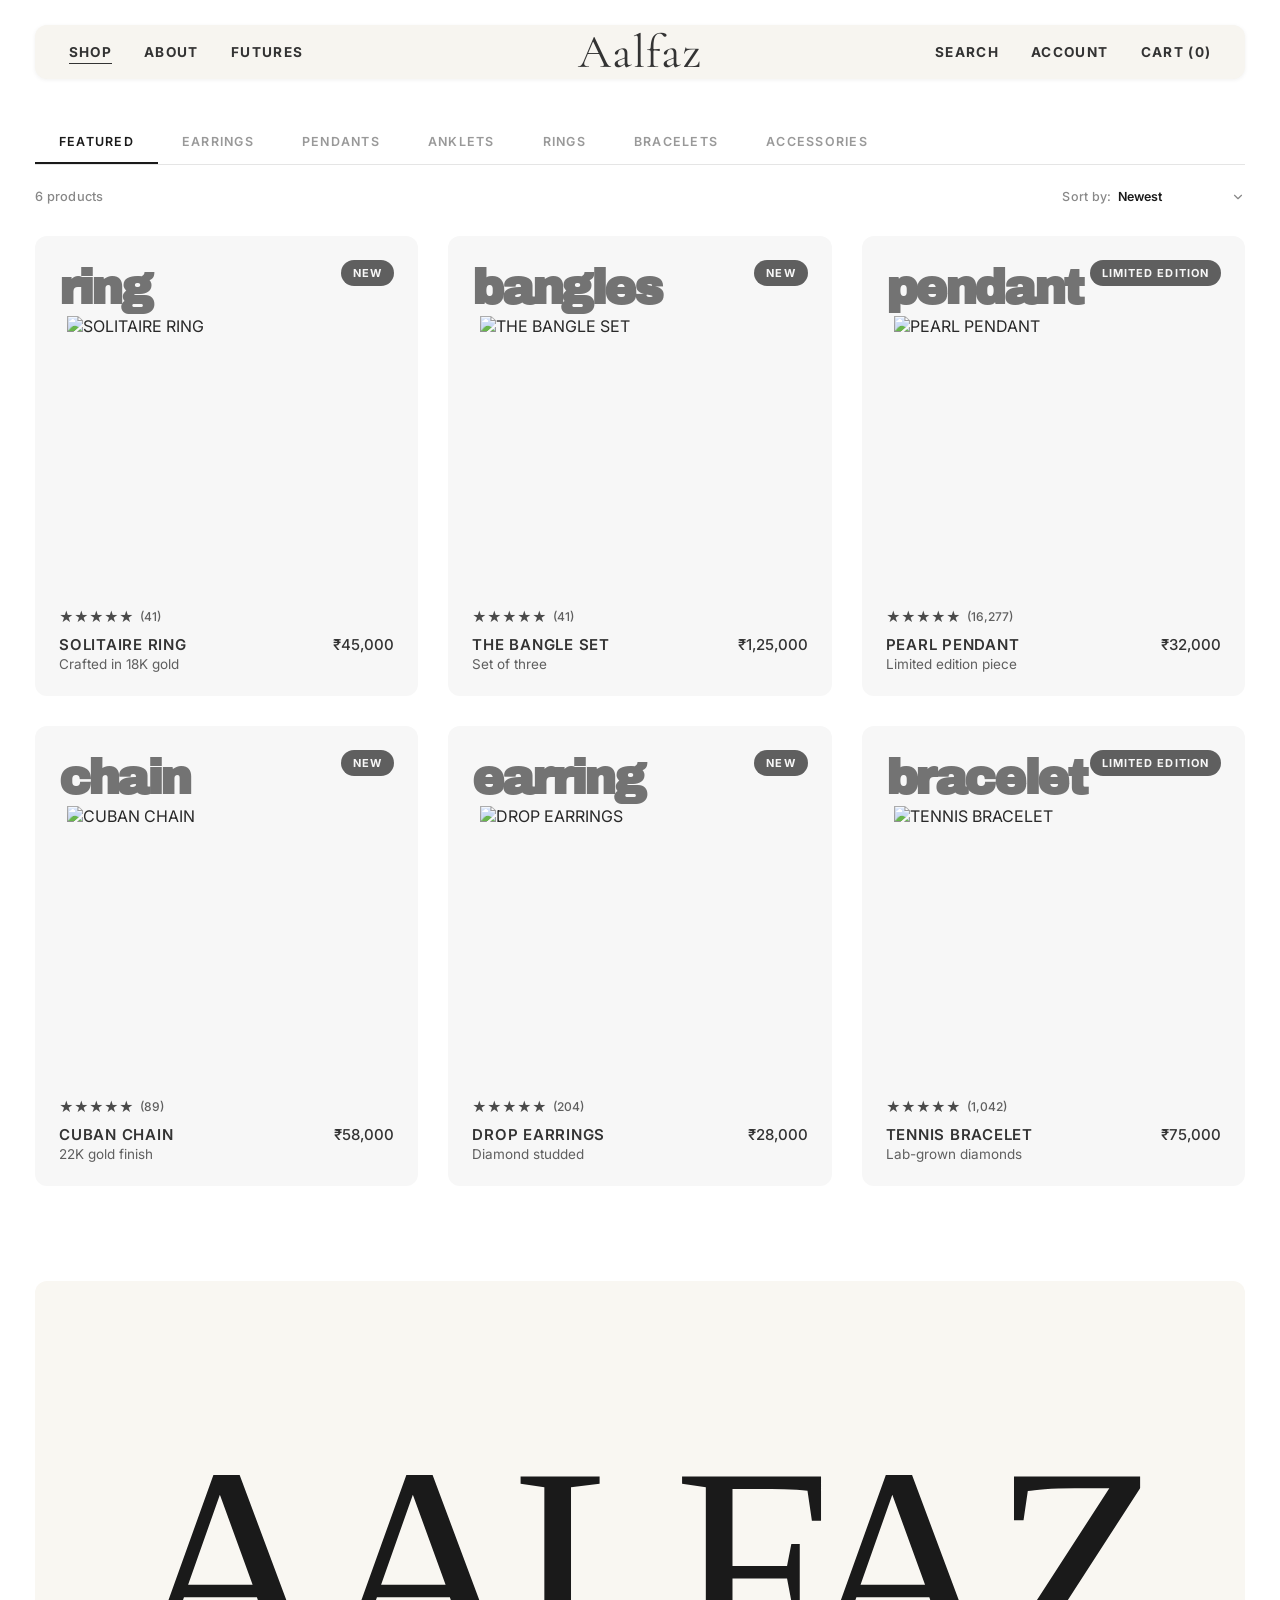
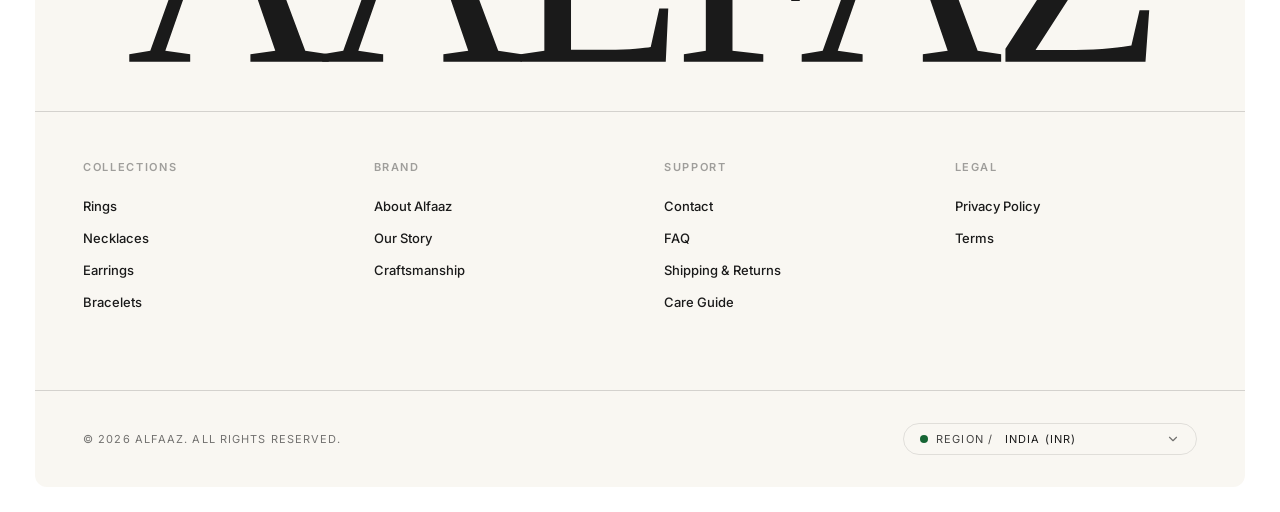
==== shop.html @ ebf93c64 "Aalfaz website - homepage, shop page, navbar, footer" ====
<!doctype html>
<html lang="en">
  <head>
    <meta charset="UTF-8" />
    <meta name="viewport" content="width=device-width, initial-scale=1.0" />
    <meta name="description" content="Shop Aalfaz — Browse our full collection of earrings, pendants, anklets, rings, bracelets and accessories." />
    <title>Shop — Aalfaz</title>
    <link rel="preconnect" href="https://fonts.googleapis.com" />
    <link rel="preconnect" href="https://fonts.gstatic.com" crossorigin />
    <link href="https://fonts.googleapis.com/css2?family=Archivo+Black&family=Cormorant+Garamond:ital,wght@0,300;0,400;0,500;1,300;1,400&family=Inter:wght@400;500;600;700;800;900&display=swap" rel="stylesheet" />
    <link rel="stylesheet" href="css/styles.css" />
  </head>
  <body>
    <!-- Navigation — always cream / scrolled on shop page -->
    <header id="navbar" class="navbar navbar--shop">
      <div class="nav-inner">
        <!-- Left Links -->
        <nav class="nav-links nav-links--left" aria-label="Primary navigation left">
          <a href="shop.html" class="nav-link nav-link--active">Shop</a>
          <a href="index.html#philosophy" class="nav-link">About</a>
          <a href="#" class="nav-link">Futures</a>
        </nav>

        <!-- Mobile Hamburger -->
        <button class="nav-hamburger" id="hamburger-btn" aria-label="Open menu" aria-expanded="false">
          <span></span>
          <span></span>
          <span></span>
        </button>

        <!-- Logo -->
        <a href="index.html" class="nav-logo" aria-label="Aalfaz home">Aalfaz</a>

        <!-- Right Links -->
        <nav class="nav-links nav-links--right" aria-label="Primary navigation right">
          <a href="#" class="nav-link nav-link--desktop">Search</a>
          <a href="#" class="nav-link nav-link--desktop">Account</a>
          <a href="#" class="nav-link" id="cart-link">Cart (0)</a>
        </nav>
      </div>
    </header>

    <!-- Mobile Menu Drawer -->
    <div class="mobile-menu" id="mobile-menu" aria-hidden="true">
      <nav class="mobile-menu__nav">
        <a href="shop.html" class="mobile-menu__link">Shop</a>
        <a href="index.html#philosophy" class="mobile-menu__link">About</a>
        <a href="#" class="mobile-menu__link">Futures</a>
        <a href="#" class="mobile-menu__link">Search</a>
        <a href="#" class="mobile-menu__link">Account</a>
        <a href="#" class="mobile-menu__link">Cart (0)</a>
      </nav>
    </div>
    <div class="mobile-menu-overlay" id="mobile-menu-overlay"></div>

    <main class="shop-page">

      <!-- Category Tabs -->
      <div class="shop__tabs-wrap">
        <div class="shop__tabs" id="shop-tabs">
          <button class="shop__tab shop__tab--active" data-category="featured">Featured</button>
          <button class="shop__tab" data-category="earrings">Earrings</button>
          <button class="shop__tab" data-category="pendants">Pendants</button>
          <button class="shop__tab" data-category="anklets">Anklets</button>
          <button class="shop__tab" data-category="rings">Rings</button>
          <button class="shop__tab" data-category="bracelets">Bracelets</button>
          <button class="shop__tab" data-category="accessories">Accessories</button>
        </div>
      </div>

      <!-- Controls: count + sort -->
      <div class="shop__controls">
        <span class="shop__count" id="shop-count">6 products</span>
        <div class="shop__sort-wrap">
          <label for="shop-sort" class="shop__sort-label">Sort by:</label>
          <select id="shop-sort" class="shop__sort-select">
            <option value="newest">Newest</option>
            <option value="price-desc">Price: High to Low</option>
            <option value="price-asc">Price: Low to High</option>
          </select>
          <svg class="shop__sort-chevron" width="14" height="14" viewBox="0 0 24 24" fill="none" stroke="currentColor" stroke-width="2" stroke-linecap="round" stroke-linejoin="round"><polyline points="6 9 12 15 18 9"></polyline></svg>
        </div>
      </div>

      <!-- Product Grid -->
      <div class="shop__grid" id="shop-grid"></div>

      <!-- Coming Soon -->
      <div class="shop__coming-soon" id="shop-coming-soon" style="display:none;">
        <p class="shop__coming-eyebrow">Stay Tuned</p>
        <h2 class="shop__coming-title">Coming Soon</h2>
        <p class="shop__coming-body">This collection is currently being curated.<br>Check back soon for new arrivals.</p>
      </div>

    </main>

    <!-- Footer (identical to homepage) -->
    <footer class="site-footer" id="site-footer">
      <div class="footer__inner">
        <!-- Oversized Animated Logo -->
        <div class="footer__logo-wrap">
          <h2 class="footer__logo-text" id="footer-logo">Aalfaz</h2>
        </div>

        <!-- Thin divider -->
        <hr class="footer__divider" />

        <!-- Link grid -->
        <div class="footer__links-grid">
          <div class="footer__link-col">
            <h3 class="footer__col-title">Collections</h3>
            <a href="#" class="footer__link">Rings</a>
            <a href="#" class="footer__link">Necklaces</a>
            <a href="#" class="footer__link">Earrings</a>
            <a href="#" class="footer__link">Bracelets</a>
          </div>
          <div class="footer__link-col">
            <h3 class="footer__col-title">Brand</h3>
            <a href="#" class="footer__link">About Alfaaz</a>
            <a href="#" class="footer__link">Our Story</a>
            <a href="#" class="footer__link">Craftsmanship</a>
          </div>
          <div class="footer__link-col">
            <h3 class="footer__col-title">Support</h3>
            <a href="#" class="footer__link">Contact</a>
            <a href="#" class="footer__link">FAQ</a>
            <a href="#" class="footer__link">Shipping &amp; Returns</a>
            <a href="#" class="footer__link">Care Guide</a>
          </div>
          <div class="footer__link-col">
            <h3 class="footer__col-title">Legal</h3>
            <a href="#" class="footer__link">Privacy Policy</a>
            <a href="#" class="footer__link">Terms</a>
          </div>
        </div>

        <!-- Bottom row -->
        <div class="footer__bottom">
          <p class="footer__copyright">&copy; 2026 Alfaaz. All rights reserved.</p>
          <div class="footer__region-selector">
            <span class="footer__region-dot"></span>
            <span class="footer__region-label">Region /</span>
            <div class="footer__select-wrap">
              <select id="country-selector" class="footer__select">
                <option value="IN">India (INR)</option>
                <option value="US">United States (USD)</option>
                <option value="UK">United Kingdom (GBP)</option>
                <option value="EU">Europe (EUR)</option>
                <option value="CA">Canada (CAD)</option>
              </select>
              <svg class="footer__chevron" width="14" height="14" viewBox="0 0 24 24" fill="none" stroke="currentColor" stroke-width="2" stroke-linecap="round" stroke-linejoin="round"><polyline points="6 9 12 15 18 9"></polyline></svg>
            </div>
          </div>
        </div>
      </div>
    </footer>

    <script src="js/navbar.js"></script>
    <script src="js/mobile-menu.js"></script>
    <script src="js/shop.js"></script>
    <script src="js/footer-parallax.js"></script>
  </body>
</html>
---- css/styles.css ----
/* ============================================================
   Alfaaz — Hero Section Stylesheet
   Design: Dark cinematic hero with smart hide/show navbar
   ============================================================ */

/* ── Reset & Base ─────────────────────────────────────────── */
*, *::before, *::after {
  box-sizing: border-box;
  margin: 0;
  padding: 0;
}

:root {
  --font-sans: 'Inter', ui-sans-serif, system-ui, sans-serif;
  --font-logo: 'Cormorant Garamond', 'Georgia', serif;
  --font-display: 'Archivo Black', ui-sans-serif, system-ui, sans-serif;
  --color-white: #ffffff;
  --color-black: #111111;
  --color-bg: #ffffff;
  --color-logo: #6d7c5e;
  --nav-height: 80px;
  --hero-radius: 0.75rem;
  --ease-smooth: cubic-bezier(0.4, 0, 0.2, 1);
}

html {
  scroll-behavior: smooth;
  -webkit-text-size-adjust: 100%;
}

body {
  font-family: var(--font-sans);
  background: var(--color-bg);
  color: var(--color-black);
  -webkit-font-smoothing: antialiased;
  -moz-osx-font-smoothing: grayscale;
  min-height: 200vh;
  overflow-x: hidden;
}

/* ── Navbar ───────────────────────────────────────────────── */
.navbar {
  position: fixed;
  top: 0;
  left: 0;
  width: 100%;
  z-index: 100;
  padding: 25px 35px 0;       /* matches hero top/side padding */
  pointer-events: none;
  transform: translateY(0);
  background: transparent;
  transition:
    transform 0.45s var(--ease-smooth),
    background 0.35s var(--ease-smooth);
  will-change: transform;
}

/* When scrolled, the ENTIRE navbar (including padding area) is solid white
   so nothing peeks through the gaps or rounded corners */
.navbar--scrolled {
  background: var(--color-bg);
  padding-bottom: 10px;
}

/* Slide fully off-screen when hidden (smooth Rhode-style slide) */
.navbar.navbar--hidden {
  transform: translateY(-100%);
}

.navbar.navbar--hidden .nav-inner {
  pointer-events: none;
}

.nav-inner {
  display: flex;
  align-items: center;
  justify-content: space-between;
  position: relative;
  pointer-events: auto;
  padding: 1.1rem 1.6rem;
  border-radius: var(--hero-radius);
  background: transparent;
  color: var(--color-white);
  transition:
    background 0.35s var(--ease-smooth),
    color 0.35s var(--ease-smooth),
    box-shadow 0.35s var(--ease-smooth);
}

/* Scrolled state — cream background, dark text */
.navbar--scrolled .nav-inner {
  background: #f7f5f0;
  color: #333;
  box-shadow: 0 1px 4px rgba(0, 0, 0, 0.06);
}

.navbar--scrolled .nav-logo {
  color: var(--color-olive);
}

.navbar--scrolled .nav-hamburger {
  color: #333;
}

/* Nav link groups */
.nav-links {
  display: none;
  gap: 2rem;
  list-style: none;
}

@media (min-width: 768px) {
  .navbar {
    padding: 25px 35px 0;     /* consistent with hero side padding */
  }

  .nav-inner {
    padding: 1.2rem 2.1rem;
  }

  .nav-links {
    display: flex;
  }
}

.nav-link {
  color: inherit;
  text-decoration: none;
  font-size: 0.85rem;
  font-weight: 700;
  letter-spacing: 0.1em;
  text-transform: uppercase;
  opacity: 1;
  transition: opacity 0.2s ease;
}

.nav-link:hover {
  opacity: 0.6;
}

.nav-link--desktop {
  display: none;
}

@media (min-width: 768px) {
  .nav-link--desktop {
    display: inline-block;
  }
}

/* Logo — serif wordmark */
.nav-logo {
  position: absolute;
  left: 50%;
  transform: translateX(-50%);
  font-family: var(--font-logo);
  font-size: 2.3rem;
  font-weight: 400;
  font-style: normal;
  letter-spacing: 0.02em;
  line-height: 1;
  color: var(--color-white);
  text-decoration: none;
  transition: opacity 0.25s ease, color 0.35s var(--ease-smooth);
  white-space: nowrap;
}

.nav-logo:hover {
  opacity: 0.75;
}

@media (min-width: 768px) {
  .nav-logo {
    font-size: 2.95rem;
  }
}

/* Hamburger */
.nav-hamburger {
  display: flex;
  flex-direction: column;
  justify-content: center;
  gap: 5px;
  background: none;
  border: none;
  cursor: pointer;
  padding: 4px;
  color: var(--color-white);
}

@media (min-width: 768px) {
  .nav-hamburger {
    display: none;
  }
}

.nav-hamburger span {
  display: block;
  width: 22px;
  height: 2px;
  background: currentColor;
  border-radius: 2px;
  transition: transform 0.3s var(--ease-smooth), opacity 0.3s ease;
  transform-origin: center;
}

/* Hamburger → X animation */
.nav-hamburger.is-open span:nth-child(1) {
  transform: translateY(7px) rotate(45deg);
}
.nav-hamburger.is-open span:nth-child(2) {
  opacity: 0;
  transform: scaleX(0);
}
.nav-hamburger.is-open span:nth-child(3) {
  transform: translateY(-7px) rotate(-45deg);
}

/* ── Mobile Menu ──────────────────────────────────────────── */
.mobile-menu {
  position: fixed;
  inset: 0;
  z-index: 90;
  background: var(--color-black);
  display: flex;
  align-items: center;
  justify-content: center;
  opacity: 0;
  pointer-events: none;
  transition: opacity 0.35s var(--ease-smooth);
}

.mobile-menu.is-open {
  opacity: 1;
  pointer-events: auto;
}

.mobile-menu__nav {
  display: flex;
  flex-direction: column;
  align-items: center;
  gap: 2rem;
}

.mobile-menu__link {
  color: var(--color-white);
  text-decoration: none;
  font-size: 2rem;
  font-weight: 800;
  letter-spacing: -0.02em;
  opacity: 0.9;
  transition: opacity 0.2s ease;
}

.mobile-menu__link:hover {
  opacity: 0.5;
}

.mobile-menu-overlay {
  display: none;
}

/* ── Hero ─────────────────────────────────────────────────── */
.hero {
  padding: 25px 35px 35px;
  position: relative;
}

.hero__media {
  position: relative;
  width: 100%;
  height: 95svh;
  border-radius: var(--hero-radius);
  overflow: hidden;
  background: #1a1a1a;
}

.hero__image {
  position: absolute;
  inset: 0;
  width: 100%;
  height: 100%;
  object-fit: cover;
  object-position: center;
  /* Subtle Ken Burns entrance */
  animation: heroZoom 12s var(--ease-smooth) forwards;
}

@keyframes heroZoom {
  from { transform: scale(1.06); }
  to   { transform: scale(1); }
}

/* Overlays */
.hero__overlay {
  position: absolute;
  inset: 0;
}

.hero__overlay--flat {
  background: rgba(0, 0, 0, 0.10);
}

.hero__overlay--gradient {
  background: linear-gradient(
    to top,
    rgba(0, 0, 0, 0.62) 0%,
    transparent 45%,
    rgba(0, 0, 0, 0.38) 100%
  );
}

/* Hero copy */
.hero__content {
  position: absolute;
  bottom: 2.5rem;
  left: 1.5rem;
  color: var(--color-white);
  z-index: 2;
  /* Fade-up entrance */
  animation: heroFadeUp 0.9s 0.3s var(--ease-smooth) both;
}

@media (min-width: 768px) {
  .hero__content {
    bottom: 4rem;
    left: 3.5rem;
  }
}

@keyframes heroFadeUp {
  from { opacity: 0; transform: translateY(24px); }
  to   { opacity: 1; transform: translateY(0); }
}

.hero__eyebrow {
  font-size: 0.65rem;
  font-weight: 800;
  letter-spacing: 0.18em;
  text-transform: uppercase;
  margin-bottom: 0.75rem;
  opacity: 0.85;
}

@media (min-width: 768px) {
  .hero__eyebrow {
    font-size: 0.75rem;
  }
}

.hero__headline {
  font-size: clamp(1.75rem, 3.5vw, 2.5rem);
  font-weight: 400;
  line-height: 1.15;
  letter-spacing: -0.01em;
  margin-bottom: 2rem;
}

/* CTA Button */
.hero__cta {
  display: inline-block;
  border: 1.5px solid var(--color-white);
  background: var(--color-white);
  border-radius: 9999px;
  padding: 0.8rem 1.75rem;
  font-size: 0.7rem;
  font-weight: 700;
  letter-spacing: 0.13em;
  text-transform: uppercase;
  color: var(--color-black);
  text-decoration: none;
  transition:
    background 0.3s ease,
    color 0.3s ease,
    border-color 0.3s ease,
    transform 0.2s ease;
}

.hero__cta:hover {
  background: transparent;
  color: var(--color-white);
  border-color: var(--color-white);
  transform: translateY(-1px);
}

.hero__cta:active {
  transform: translateY(0);
}

@media (min-width: 768px) {
  .hero__cta {
    font-size: 0.72rem;
    padding: 0.85rem 1.85rem;
  }
}

/* Scroll indicator */
.hero__scroll-hint {
  position: absolute;
  bottom: 2rem;
  right: 2rem;
  z-index: 2;
  display: flex;
  flex-direction: column;
  align-items: center;
  gap: 0.4rem;
  animation: heroFadeUp 1s 0.8s var(--ease-smooth) both;
}

.hero__scroll-line {
  display: block;
  width: 1px;
  height: 3rem;
  background: linear-gradient(to bottom, transparent, rgba(255,255,255,0.6));
  animation: scrollPulse 2s ease-in-out infinite;
}

@keyframes scrollPulse {
  0%, 100% { transform: scaleY(1); opacity: 0.5; }
  50%       { transform: scaleY(1.3); opacity: 1; }
}

/* ── Product Carousel ── */
.products {
  background: var(--color-bg);
  padding: 0 35px;    /* 35px left/right — global section rule */
}

.products__wrapper {
  position: relative;
  width: 100%;
}

/* Native horizontal scroll with snap */
.products__scroll {
  display: flex;
  overflow-x: auto;
  scroll-snap-type: x mandatory;
  gap: 30px;
  padding-bottom: 35px;
  -webkit-overflow-scrolling: touch;
}

/* Hide scrollbar */
.products__scroll::-webkit-scrollbar { display: none; }
.products__scroll { -ms-overflow-style: none; scrollbar-width: none; }

/* ── Product Card ── */
.product-card {
  position: relative;
  flex-shrink: 0;
  width: 100%; /* Mobile: 1 card */
  height: auto;
  aspect-ratio: 1 / 1.2;
  background: #f7f7f7;
  border-radius: var(--hero-radius);
  overflow: hidden;
  cursor: pointer;
  scroll-snap-align: start;
  text-decoration: none;
  color: inherit;
  display: block;
}

@media (min-width: 600px) {
  .product-card {
    /* Tablet: 2 cards. 1 gap of 30px. 30px / 2 = 15px per card */
    width: calc(50% - 15px);
  }
}

@media (min-width: 1024px) {
  .product-card {
    /* Desktop: 3 cards. 2 gaps of 30px = 60px total. 60px / 3 = 20px per card */
    width: calc(33.333% - 20px);
  }
}

/* === Base image layer === */
/* absolute inset-0 pt-[80px] pb-[120px] px-8 */
.product-card__base-img {
  position: absolute;
  inset: 0;
  padding: 80px 2rem 120px;
  display: flex;
  align-items: center;
  justify-content: center;
  transition: opacity 0.3s ease;
  z-index: 0;
  pointer-events: none;
}

.product-card__base-img img {
  width: 100%;
  height: 100%;
  object-fit: contain;
  mix-blend-mode: multiply;
  opacity: 0.9;
}

/* === Hover image layer === */
/* absolute inset-x-0 top-0 bottom-0, opacity-0 group-hover:opacity-100 */
.product-card__hover-img {
  position: absolute;
  inset: 0;
  opacity: 0;
  transition: opacity 0.3s ease;
  z-index: 1;
  pointer-events: none;
  background-size: cover;
  background-position: center;
}

.product-card__hover-gradient {
  position: absolute;
  inset: 0;
  background: linear-gradient(to top, rgba(0,0,0,0.4), transparent, transparent);
}

/* Hover states */
.product-card:hover .product-card__base-img {
  opacity: 0;
}
.product-card:hover .product-card__hover-img {
  opacity: 1;
}

/* === Top bar: type + badge === */
/* absolute top-0 left-0 right-0 p-6 flex justify-between items-start z-30 */
.product-card__topbar {
  position: absolute;
  top: 0;
  left: 0;
  right: 0;
  padding: 1.5rem;    /* p-6 = 24px */
  display: flex;
  justify-content: space-between;
  align-items: flex-start;
  z-index: 3;
  pointer-events: none;
}

/* font-display font-black text-5xl tracking-tighter text-[#737373] */
.product-card__type {
  font-family: 'Archivo Black', sans-serif;
  font-weight: 900;
  font-size: 3rem;     /* text-5xl = 48px */
  letter-spacing: -0.05em;  /* tracking-tighter */
  color: #737373;
  line-height: 1;
  margin: 0;
  margin-top: 0.25rem;
  transition: color 0.3s ease;
}

.product-card:hover .product-card__type {
  color: #404040;  /* group-hover:text-[#404040] */
}

/* bg-[#5f5f5f] text-[#f7f7f7] text-[11px] font-bold px-3 py-1.5 rounded-full uppercase tracking-widest */
.product-card__badge {
  background: #5f5f5f;
  color: #f7f7f7;
  font-size: 11px;
  font-weight: 700;
  padding: 0.375rem 0.75rem;  /* py-1.5 px-3 */
  border-radius: 9999px;
  text-transform: uppercase;
  letter-spacing: 0.1em;  /* tracking-widest */
  white-space: nowrap;
  transition: background 0.3s ease;
}

.product-card:hover .product-card__badge {
  background: rgba(64, 64, 64, 0.8);  /* group-hover:bg-[#404040]/80 */
}

/* === Bottom info (default state) === */
/* absolute bottom-0 left-0 right-0 p-6 z-20 */
.product-card__bottom-info {
  position: absolute;
  bottom: 0;
  left: 0;
  right: 0;
  padding: 1.5rem;     /* p-6 */
  z-index: 2;
  transition: opacity 0.3s ease, transform 0.3s ease;
}

.product-card:hover .product-card__bottom-info {
  opacity: 0;
  transform: translateY(1rem);  /* group-hover:translate-y-4 */
}

/* Stars row — flex items-center gap-0.5 mb-2.5 */
.product-card__stars {
  display: flex;
  align-items: center;
  gap: 0.125rem;
  margin-bottom: 0.625rem;
  font-size: 14px;
  color: #4a4a4a;   /* fill-[#4a4a4a] text-[#4a4a4a] */
}

.product-card__reviews {
  font-size: 12px;       /* text-xs */
  font-weight: 500;
  color: #5f5f5f;
  margin-left: 0.25rem;
}

/* Meta row — flex justify-between items-start */
.product-card__meta {
  display: flex;
  justify-content: space-between;
  align-items: flex-start;
}

/* uppercase text-[15px] font-semibold tracking-wider text-[#333333] */
.product-card__title {
  font-size: 15px;
  font-weight: 600;
  letter-spacing: 0.05em;  /* tracking-wider */
  text-transform: uppercase;
  color: #333333;
  margin: 0;
}

/* text-[#5f5f5f] text-[13.5px] mt-0.5 */
.product-card__subtitle {
  font-size: 13.5px;
  color: #5f5f5f;
  margin: 0.125rem 0 0;
}

/* text-[15px] font-medium text-[#333333] */
.product-card__price {
  font-size: 15px;
  font-weight: 500;
  color: #333333;
  white-space: nowrap;
}

/* === Hover CTA button === */
/* absolute bottom-0 left-0 right-0 p-6 z-30 translate-y-8 opacity-0 */
.product-card__hover-cta {
  position: absolute;
  bottom: 0;
  left: 0;
  right: 0;
  padding: 1.5rem;
  z-index: 3;
  transform: translateY(2rem);  /* translate-y-8 */
  opacity: 0;
  transition: transform 0.3s ease, opacity 0.3s ease;
}

.product-card:hover .product-card__hover-cta {
  transform: translateY(0);
  opacity: 1;
}

/* w-full bg-white text-[#222222] py-4 rounded-full font-semibold tracking-[0.05em] uppercase text-[13px] shadow-lg */
.product-card__cta-btn {
  width: 100%;
  background: white;
  color: #222222;
  padding: 1rem 0;       /* py-4 */
  border-radius: 9999px;
  border: none;
  font-family: var(--font-sans);
  font-size: 13px;
  font-weight: 600;
  letter-spacing: 0.05em;
  text-transform: uppercase;
  cursor: pointer;
  box-shadow: 0 10px 15px -3px rgba(0,0,0,0.1), 0 4px 6px -4px rgba(0,0,0,0.1);
  transition: transform 0.2s ease;
}

.product-card__cta-btn:hover {
  transform: scale(1.02);  /* hover:scale-[1.02] */
}

/* ── Carousel Arrow ───────────────────────────────────────── */
/* absolute right-4 top-1/2 -translate-y-1/2 w-[52px] h-[52px] */
/* bg-white/95 backdrop-blur-sm rounded-full */
/* shadow-[0_4px_20px_rgba(0,0,0,0.1)] border border-gray-100 */
.products__arrow {
  position: absolute;
  top: 50%;
  transform: translateY(-50%);
  width: 52px;
  height: 52px;
  background: rgba(255, 255, 255, 0.95);
  backdrop-filter: blur(4px);
  -webkit-backdrop-filter: blur(4px);
  border-radius: 50%;
  border: 1px solid #f3f4f6;  /* border-gray-100 */
  display: none;
  align-items: center;
  justify-content: center;
  cursor: pointer;
  z-index: 40;
  box-shadow: 0 4px 20px rgba(0, 0, 0, 0.1);
  transition: transform 0.2s ease, box-shadow 0.2s ease, opacity 0.3s ease;
  color: #333333;
}

.products__arrow--left {
  left: 1rem;
  padding-right: 2px;
  opacity: 0; /* hidden initially */
  pointer-events: none;
}

.products__arrow--right {
  right: 1rem;
  padding-left: 2px;
}

@media (min-width: 768px) {
  .products__arrow {
    display: flex;  /* hidden md:flex */
  }
}

.products__arrow:hover {
  transform: translateY(-50%) scale(1.05);
  box-shadow: 0 4px 25px rgba(0, 0, 0, 0.15);
}

.products__arrow.is-visible {
  opacity: 1;
  pointer-events: auto;
}

.products__arrow.is-hidden {
  opacity: 0;
  pointer-events: none;
}

/* ── Philosophy Section ─────────────────────────────────────── */
.philosophy {
  padding: 0 35px; /* 35px padding on left/right only */
  background: var(--color-bg);
  text-align: center;
}

.philosophy__image {
  position: relative;
  width: 100%;
  height: 95svh;
  border-radius: var(--hero-radius); /* match hero radius */
  overflow: hidden;
  background: #f7f7f7; /* fallback while loading */
}

.philosophy__image img {
  width: 100%;
  height: auto;
  display: block;
}

.philosophy__inner {
  position: absolute;
  top: 0;
  left: 0;
  right: 0;
  max-width: 700px;
  margin: 0 auto;
  padding: 3rem 2rem; /* Add some padding so it doesn't touch the very top */
  z-index: 2;
}

.philosophy__heading {
  font-size: 1.5rem;
  font-weight: 600;
  color: var(--color-fg);
  margin-bottom: 1.25rem;
}

.philosophy__body {
  color: #555;
  font-size: 1rem;
  line-height: 1.6;
  margin-bottom: 2.5rem;
}

.philosophy__cta {
  display: inline-block;
  border: 1px solid rgba(0, 0, 0, 0.8);
  border-radius: 9999px;
  padding: 0.6rem 3.5rem;
  font-size: 0.75rem;
  font-weight: 400;
  letter-spacing: 0.05em;
  text-transform: uppercase;
  color: rgba(0, 0, 0, 0.8);
  text-decoration: none;
  background: transparent;
  transition: all 0.3s ease;
}

.philosophy__cta:hover {
  background: rgba(0, 0, 0, 0.8);
  color: var(--color-bg);
}

/* ── Split Sections (Necklaces / Rings) ──────────────────── */
.split {
  padding: 0 35px;
  margin-top: 35px;
}

.split__inner {
  display: grid;
  grid-template-columns: 1fr;
  gap: 0;
  border-radius: var(--hero-radius);
  overflow: hidden;
  background: #f7f5f0;
  height: 95svh;
}

@media (min-width: 768px) {
  .split__inner {
    grid-template-columns: 1fr 1fr;
  }
}

/* Text side */
.split__text {
  display: flex;
  flex-direction: column;
  justify-content: center;
  padding: 3rem 2.5rem;
}

@media (min-width: 768px) {
  .split__text {
    padding: 4rem 3.5rem;
  }
}

.split__eyebrow {
  font-size: 0.7rem;
  font-weight: 600;
  letter-spacing: 0.12em;
  text-transform: uppercase;
  color: #888;
  margin-bottom: 0.75rem;
}

.split__heading {
  font-family: var(--font-logo);
  font-size: 2.8rem;
  font-weight: 400;
  color: var(--color-fg);
  margin-bottom: 1.25rem;
  line-height: 1.1;
}

@media (min-width: 768px) {
  .split__heading {
    font-size: 3.5rem;
  }
}

.split__body {
  color: #555;
  font-size: 0.95rem;
  line-height: 1.65;
  margin-bottom: 2rem;
  max-width: 400px;
}

.split__cta {
  display: inline-block;
  border: 1px solid rgba(0, 0, 0, 0.8);
  border-radius: 9999px;
  padding: 0.6rem 2.5rem;
  font-size: 0.75rem;
  font-weight: 400;
  letter-spacing: 0.05em;
  text-transform: uppercase;
  color: rgba(0, 0, 0, 0.8);
  text-decoration: none;
  background: transparent;
  transition: all 0.3s ease;
  align-self: flex-start;
}

.split__cta:hover {
  background: rgba(0, 0, 0, 0.8);
  color: #fff;
}

/* Image side */
.split__image {
  overflow: hidden;
  min-height: 350px;
}

@media (min-width: 768px) {
  .split__image {
    min-height: 500px;
  }
}

.split__image img {
  width: 100%;
  height: 100%;
  object-fit: cover;
  display: block;
}

/* Reversed — image on LEFT, text on RIGHT */
.split--reversed .split__text {
  order: 1;
}

.split--reversed .split__image {
  order: 2;
}

@media (min-width: 768px) {
  .split--reversed .split__image {
    order: 1;
  }
  .split--reversed .split__text {
    order: 2;
  }
}

/* Gapped variant — 35px gap, each half rounded independently */
.split--gapped .split__inner {
  border-radius: 0;
  overflow: visible;
  background: transparent;
  gap: 35px;
}

.split--gapped .split__text {
  background: #f7f5f0;
  border-radius: var(--hero-radius);
}

.split--gapped .split__image {
  border-radius: var(--hero-radius);
  overflow: hidden;
}

@media (min-width: 768px) {
  .split--gapped .split__inner {
    grid-template-columns: 1fr 1fr;
  }
}

/* ── Influencer / Social Carousel ("Alfaaz + you") ──────── */
.influencer {
  padding: 0 35px;
  margin-top: 35px;
}

.influencer__box {
  background: #f5f4f0;
  border-radius: var(--hero-radius);
  height: 95svh;
  width: 100%;
  display: flex;
  flex-direction: column;
  padding: 2rem 1.5rem 1.5rem;
}

@media (min-width: 768px) {
  .influencer__box {
    padding: 3.5rem 3rem 2.5rem;
  }
}

/* Header: title + social button */
.influencer__header {
  display: flex;
  flex-direction: column;
  gap: 1rem;
  margin-bottom: 2rem;
  padding: 0 0.5rem;
  flex-shrink: 0;
}

@media (min-width: 600px) {
  .influencer__header {
    flex-direction: row;
    align-items: center;
    justify-content: space-between;
  }
}

.influencer__title {
  font-size: 1.85rem;
  font-weight: 500;
  color: #7a7872;
  letter-spacing: -0.02em;
  margin: 0;
}

@media (min-width: 768px) {
  .influencer__title {
    font-size: 2.75rem;
  }
}

.influencer__social-btn {
  display: inline-block;
  border: 1px solid #d2d2d2;
  border-radius: 9999px;
  padding: 0.5rem 1.5rem;
  font-size: 0.7rem;
  font-weight: 500;
  letter-spacing: 0.08em;
  color: #7a7872;
  text-decoration: none;
  background: transparent;
  transition: background 0.3s ease, color 0.3s ease;
  align-self: flex-start;
}

@media (min-width: 768px) {
  .influencer__social-btn {
    padding: 0.625rem 1.5rem;
    font-size: 0.8rem;
  }
}

.influencer__social-btn:hover {
  background: #e8e6e1;
}

/* Carousel container */
.influencer__carousel-wrap {
  position: relative;
  flex: 1;
  min-height: 0;
}

.influencer__scroll {
  display: flex;
  gap: 1rem;
  overflow-x: auto;
  scroll-snap-type: x mandatory;
  -webkit-overflow-scrolling: touch;
  height: 100%;
  padding: 0 0.5rem;
}

@media (min-width: 768px) {
  .influencer__scroll {
    gap: 1.5rem;
  }
}

/* Hide scrollbar */
.influencer__scroll::-webkit-scrollbar { display: none; }
.influencer__scroll { -ms-overflow-style: none; scrollbar-width: none; }

/* Individual card */
.influencer__card {
  flex-shrink: 0;
  scroll-snap-align: center;
  border-radius: var(--hero-radius);
  overflow: hidden;
  height: 100%;
  aspect-ratio: 4 / 5;
  background: #e8e6e1;
}

.influencer__card img,
.influencer__card video {
  width: 100%;
  height: 100%;
  object-fit: cover;
  display: block;
  pointer-events: none;
}

/* Controls: progress bar + arrows */
.influencer__controls {
  display: flex;
  flex-direction: column;
  gap: 1.5rem;
  margin-top: 2rem;
  padding: 0 0.5rem;
  flex-shrink: 0;
}

@media (min-width: 768px) {
  .influencer__controls {
    flex-direction: row;
    align-items: center;
    justify-content: space-between;
  }
}

/* Progress bar track */
.influencer__progress-track {
  width: 100%;
  height: 1px;
  background: #c8c6c0;
  position: relative;
  border-radius: 1px;
  overflow: hidden;
}

@media (min-width: 768px) {
  .influencer__progress-track {
    flex: 1;
  }
}

.influencer__progress-thumb {
  position: absolute;
  top: 0;
  left: 0;
  height: 100%;
  background: #7a7872;
  border-radius: 1px;
  width: 20%;
  transition: left 0.15s ease-out, width 0.15s ease-out;
}

/* Arrow buttons */
.influencer__arrows {
  display: flex;
  align-items: center;
  gap: 0.75rem;
  align-self: flex-end;
  flex-shrink: 0;
}

@media (min-width: 768px) {
  .influencer__arrows {
    align-self: auto;
  }
}

.influencer__arrow {
  width: 44px;
  height: 44px;
  border: 1px solid #d2d2d2;
  border-radius: 50%;
  background: transparent;
  color: #7a7872;
  display: flex;
  align-items: center;
  justify-content: center;
  cursor: pointer;
  transition: background 0.3s ease, opacity 0.3s ease;
}

.influencer__arrow:hover {
  background: #fff;
}

.influencer__arrow:disabled {
  opacity: 0.3;
  cursor: not-allowed;
}

/* ── Footer ───────────────────────────────────────────────── */
.site-footer {
  padding: 0 35px 25px;            /* 35px sides, 25px bottom */
  margin-top: 35px;                /* 35px gap from last section */
}

.footer__inner {
  background: #F9F7F2;
  color: #1A1A1A;
  position: relative;
  border-radius: var(--hero-radius);
  overflow: hidden;
}

/* Oversized wordmark */
.footer__logo-wrap {
  display: flex;
  justify-content: center;
  align-items: center;
  height: calc(40vh - 20px);
  pointer-events: none;
  overflow: hidden;
}

@media (min-width: 768px) {
  .footer__logo-wrap {
    height: calc(50vh - 20px);
  }
}

.footer__logo-text {
  font-family: 'Times New Roman', Times, serif;
  font-size: 20vw;
  text-transform: uppercase;
  letter-spacing: -0.04em;
  color: #1A1A1A;
  line-height: 1;
  white-space: nowrap;
  margin: 0;
  font-weight: 400;
  opacity: 1;
  transform: scale(0.8) translateY(0%);
  will-change: transform;
}

@media (min-width: 768px) {
  .footer__logo-text {
    font-size: 17vw;
  }
}

/* Divider */
.footer__divider {
  border: none;
  border-top: 1px solid rgba(0, 0, 0, 0.15);
  margin: 0 0 3rem;
}

/* Link grid */
.footer__links-grid {
  display: grid;
  grid-template-columns: 1fr;
  gap: 2.5rem;
  margin-bottom: 5rem;
  padding: 0 1.5rem;
}

@media (min-width: 480px) {
  .footer__links-grid {
    grid-template-columns: 1fr 1fr;
  }
}

@media (min-width: 768px) {
  .footer__links-grid {
    grid-template-columns: repeat(4, 1fr);
    gap: 3rem;
    padding: 0 3rem;
  }
}

.footer__link-col {
  display: flex;
  flex-direction: column;
  gap: 1rem;
}

.footer__col-title {
  font-size: 11px;
  font-weight: 600;
  text-transform: uppercase;
  letter-spacing: 0.15em;
  opacity: 0.4;
  margin: 0 0 0.5rem;
}

.footer__link {
  font-size: 13px;
  font-weight: 500;
  color: #1A1A1A;
  text-decoration: none;
  transition: opacity 0.2s ease;
}

.footer__link:hover {
  opacity: 0.5;
}

/* Bottom row */
.footer__bottom {
  display: flex;
  flex-direction: column-reverse;
  justify-content: space-between;
  align-items: flex-start;
  padding: 2rem 1.5rem 2rem;
  border-top: 1px solid rgba(0, 0, 0, 0.15);
  gap: 1.5rem;
}

@media (min-width: 768px) {
  .footer__bottom {
    flex-direction: row;
    align-items: center;
    gap: 0;
    padding: 2rem 3rem 2rem;
  }
}

.footer__copyright {
  font-size: 11px;
  text-transform: uppercase;
  letter-spacing: 0.1em;
  opacity: 0.6;
  margin: 0;
}

/* Region selector pill */
.footer__region-selector {
  display: flex;
  align-items: center;
  gap: 0.5rem;
  border: 1px solid rgba(0, 0, 0, 0.1);
  padding: 0.5rem 1rem;
  border-radius: 9999px;
  cursor: pointer;
  transition: background 0.3s ease;
  font-size: 11px;
  text-transform: uppercase;
  letter-spacing: 0.1em;
}

.footer__region-selector:hover {
  background: rgba(0, 0, 0, 0.05);
}

.footer__region-dot {
  width: 8px;
  height: 8px;
  border-radius: 50%;
  background: #166534;
  flex-shrink: 0;
}

.footer__region-label {
  opacity: 0.8;
  font-size: 11px;
  letter-spacing: 0.1em;
}

.footer__select-wrap {
  position: relative;
  display: flex;
  align-items: center;
}

.footer__select {
  appearance: none;
  -webkit-appearance: none;
  background: transparent;
  border: none;
  padding: 0 1.5rem 0 0.25rem;
  font-size: 11px;
  text-transform: uppercase;
  letter-spacing: 0.1em;
  cursor: pointer;
  font-family: var(--font-sans);
  color: #1A1A1A;
  outline: none;
}

.footer__chevron {
  position: absolute;
  right: 0;
  top: 50%;
  transform: translateY(-50%);
  pointer-events: none;
  opacity: 0.6;
}

/* ── Utility ──────────────────────────────────────────────── */
@media (prefers-reduced-motion: reduce) {
  *, *::before, *::after {
    animation-duration: 0.01ms !important;
    transition-duration: 0.01ms !important;
  }
}

/* ============================================================
   Shop Page
   ============================================================ */

/* ── Navbar always-cream on Shop ─────────────────────────── */
.navbar--shop {
  background: var(--color-bg);
  padding-bottom: 10px;
}

.navbar--shop .nav-inner {
  background: #f7f5f0;
  color: #333;
  box-shadow: 0 1px 4px rgba(0, 0, 0, 0.06);
}

.navbar--shop .nav-logo {
  color: #333;
}

.navbar--shop .nav-hamburger {
  color: #333;
}

/* Active nav link (underline) */
.nav-link--active {
  position: relative;
}

.nav-link--active::after {
  content: '';
  position: absolute;
  bottom: -4px;
  left: 0;
  right: 0;
  height: 1.5px;
  background: currentColor;
}

/* ── Shop Page Layout ────────────────────────────────────── */
.shop-page {
  padding: 120px 35px 0;    /* clear fixed navbar + 25px top + 35px sides */
  min-height: 60vh;
}

/* ── Category Tabs ───────────────────────────────────────── */
.shop__tabs-wrap {
  border-bottom: 1px solid rgba(0, 0, 0, 0.1);
  margin-bottom: 1.5rem;
  overflow-x: auto;
  -webkit-overflow-scrolling: touch;
}

/* Hide scrollbar on tabs */
.shop__tabs-wrap::-webkit-scrollbar { display: none; }
.shop__tabs-wrap { -ms-overflow-style: none; scrollbar-width: none; }

.shop__tabs {
  display: flex;
  gap: 0;
  white-space: nowrap;
}

.shop__tab {
  background: none;
  border: none;
  border-bottom: 2px solid transparent;
  padding: 0.85rem 1.5rem;
  font-family: var(--font-sans);
  font-size: 0.78rem;
  font-weight: 600;
  letter-spacing: 0.1em;
  text-transform: uppercase;
  color: #999;
  cursor: pointer;
  transition: color 0.25s ease, border-color 0.25s ease;
  white-space: nowrap;
}

.shop__tab:hover {
  color: #333;
}

.shop__tab--active {
  color: #1A1A1A;
  border-bottom-color: #1A1A1A;
}

/* ── Controls Row (count + sort) ─────────────────────────── */
.shop__controls {
  display: flex;
  align-items: center;
  justify-content: space-between;
  margin-bottom: 2rem;
  padding: 0;
}

.shop__count {
  font-size: 0.8rem;
  font-weight: 500;
  color: #888;
  letter-spacing: 0.02em;
}

.shop__sort-wrap {
  display: flex;
  align-items: center;
  gap: 0.4rem;
  position: relative;
}

.shop__sort-label {
  font-size: 0.78rem;
  font-weight: 500;
  color: #888;
  letter-spacing: 0.02em;
}

.shop__sort-select {
  appearance: none;
  -webkit-appearance: none;
  background: transparent;
  border: none;
  font-family: var(--font-sans);
  font-size: 0.78rem;
  font-weight: 600;
  color: #1A1A1A;
  cursor: pointer;
  padding-right: 1.2rem;
  outline: none;
}

.shop__sort-chevron {
  position: absolute;
  right: 0;
  top: 50%;
  transform: translateY(-50%);
  pointer-events: none;
  opacity: 0.5;
}

/* ── Product Grid ────────────────────────────────────────── */
.shop__grid {
  display: grid;
  grid-template-columns: 1fr;
  gap: 30px;
  padding-bottom: 60px;
}

@media (min-width: 600px) {
  .shop__grid {
    grid-template-columns: repeat(2, 1fr);
  }
}

@media (min-width: 1024px) {
  .shop__grid {
    grid-template-columns: repeat(3, 1fr);
  }
}

/* Override carousel-specific card sizing inside the shop grid */
.shop__grid .product-card {
  width: 100%;
  max-width: none;
  flex-shrink: unset;
  scroll-snap-align: unset;
}

/* ── Coming Soon State ───────────────────────────────────── */
.shop__coming-soon {
  display: flex;
  flex-direction: column;
  align-items: center;
  justify-content: center;
  text-align: center;
  padding: 6rem 2rem 8rem;
}

.shop__coming-eyebrow {
  font-size: 0.7rem;
  font-weight: 600;
  letter-spacing: 0.15em;
  text-transform: uppercase;
  color: #aaa;
  margin-bottom: 0.75rem;
}

.shop__coming-title {
  font-family: var(--font-logo);
  font-size: 3rem;
  font-weight: 400;
  color: #1A1A1A;
  margin-bottom: 1rem;
  line-height: 1.15;
}

.shop__coming-body {
  font-size: 0.95rem;
  color: #888;
  line-height: 1.65;
  max-width: 380px;
}
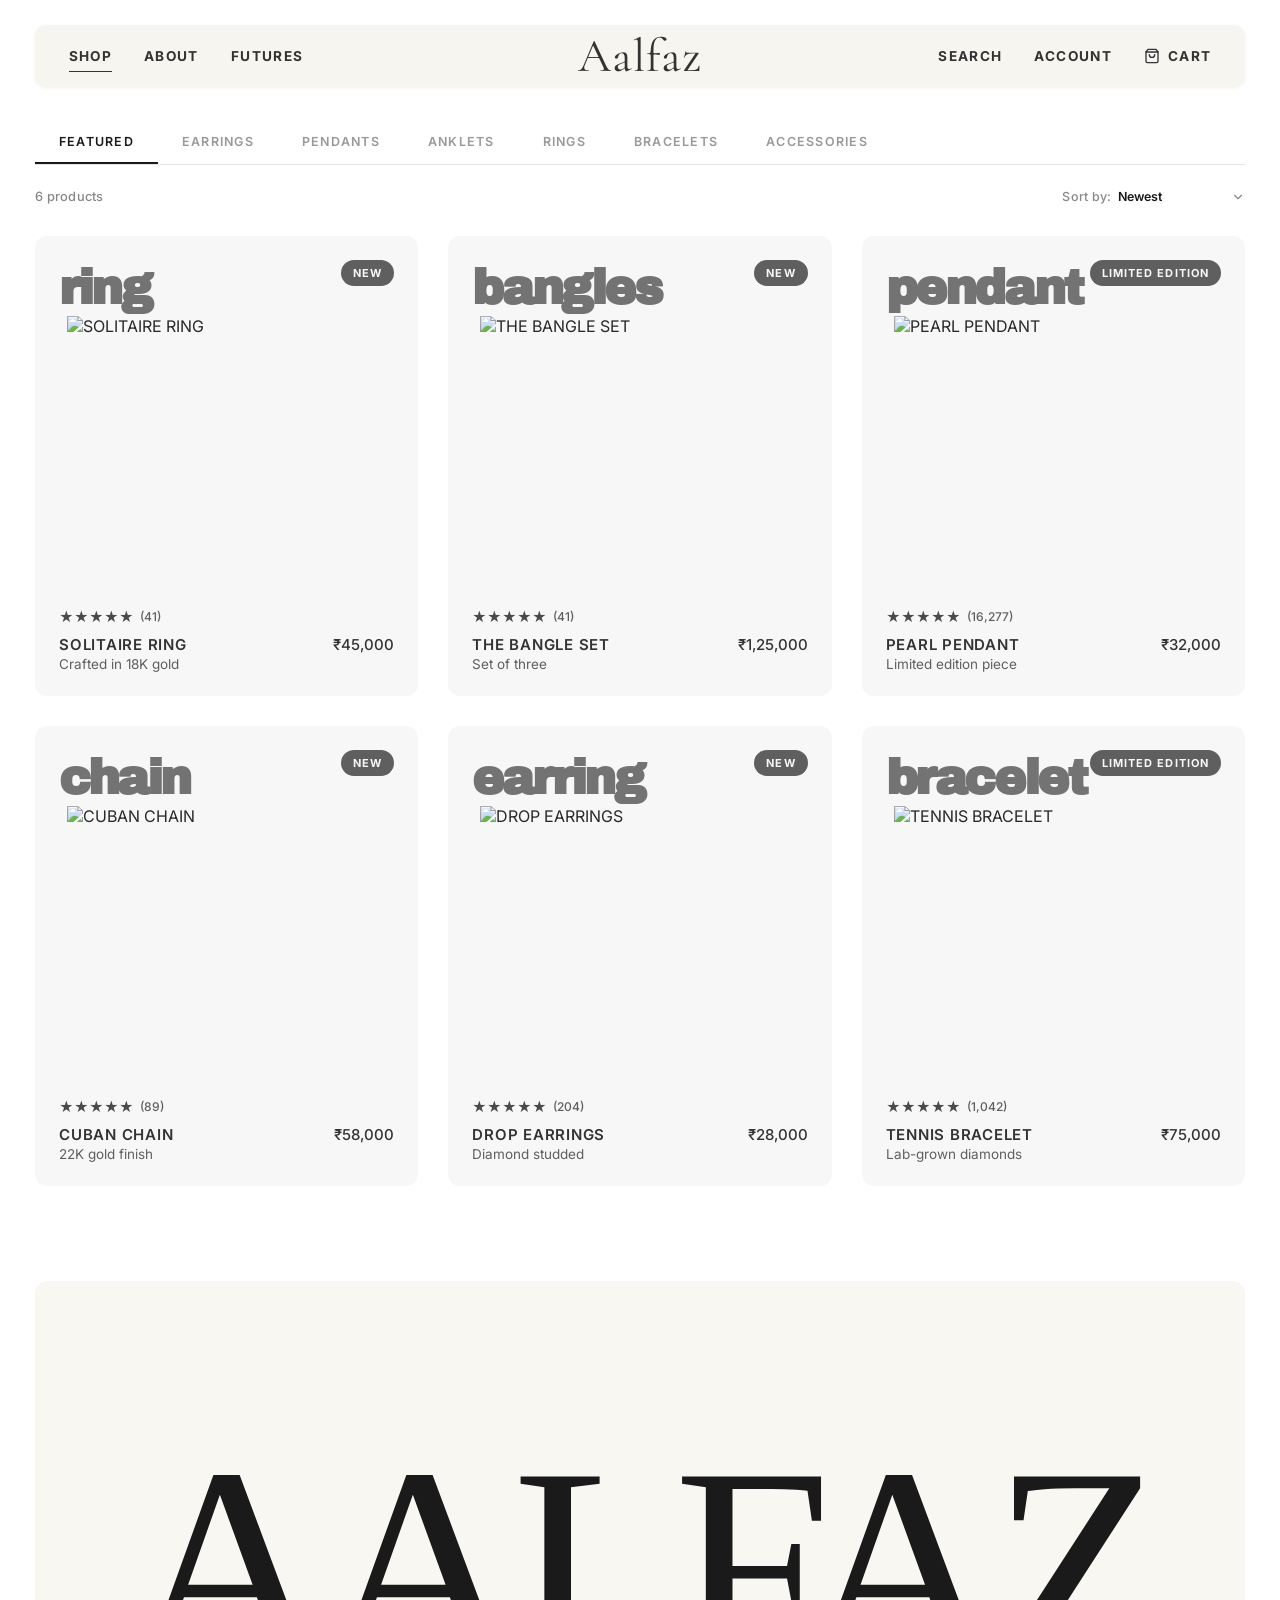
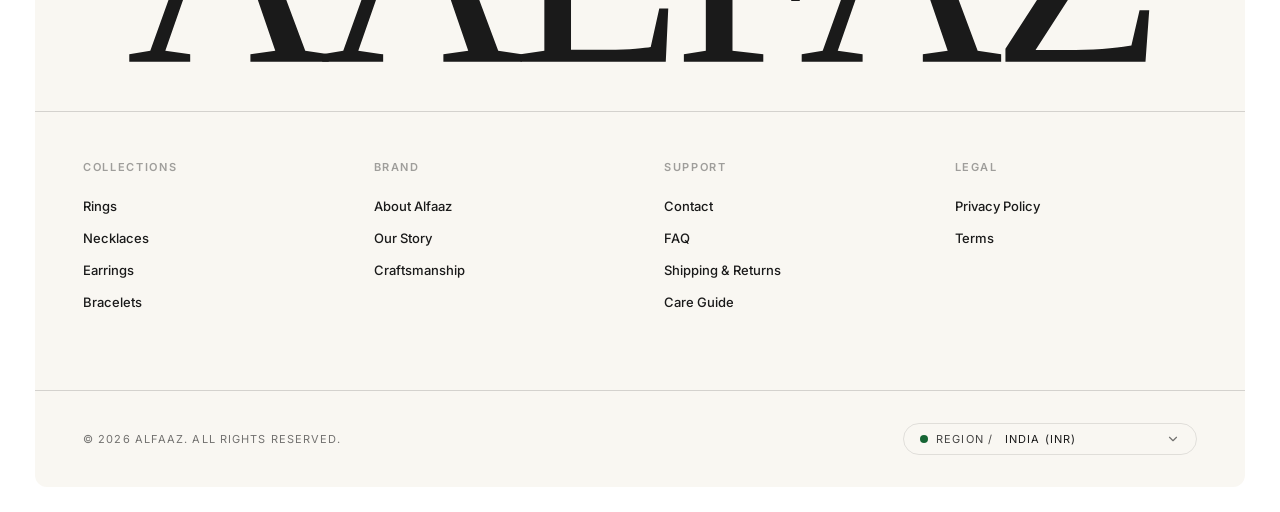
==== commit 8d88c4a7: "feat: Add mobile responsiveness and cart icon across pages" ====
--- a/shop.html
+++ b/shop.html
@@ -28,6 +28,12 @@
           <span></span>
         </button>
 
+        <!-- Mobile Cart Icon -->
+        <a href="cart.html" class="nav-cart-mobile" aria-label="Cart">
+          <svg width="20" height="20" viewBox="0 0 24 24" fill="none" stroke="currentColor" stroke-width="1.8" stroke-linecap="round" stroke-linejoin="round"><path d="M6 2L3 6v14a2 2 0 002 2h14a2 2 0 002-2V6l-3-4z"/><line x1="3" y1="6" x2="21" y2="6"/><path d="M16 10a4 4 0 01-8 0"/></svg>
+          <span class="nav-cart-mobile__badge cart-badge">0</span>
+        </a>
+
         <!-- Logo -->
         <a href="index.html" class="nav-logo" aria-label="Aalfaz home">Aalfaz</a>
 
@@ -35,7 +41,10 @@
         <nav class="nav-links nav-links--right" aria-label="Primary navigation right">
           <a href="#" class="nav-link nav-link--desktop">Search</a>
           <a href="#" class="nav-link nav-link--desktop">Account</a>
-          <a href="#" class="nav-link" id="cart-link">Cart (0)</a>
+          <a href="cart.html" class="nav-link" id="cart-link" style="display:flex;align-items:center;gap:0.5rem">
+            <svg width="16" height="16" viewBox="0 0 24 24" fill="none" stroke="currentColor" stroke-width="2" stroke-linecap="round" stroke-linejoin="round"><path d="M6 2L3 6v14a2 2 0 002 2h14a2 2 0 002-2V6l-3-4z"/><line x1="3" y1="6" x2="21" y2="6"/><path d="M16 10a4 4 0 01-8 0"/></svg>
+            <span class="cart-count-text">Cart</span>
+          </a>
         </nav>
       </div>
     </header>
@@ -48,7 +57,7 @@
         <a href="#" class="mobile-menu__link">Futures</a>
         <a href="#" class="mobile-menu__link">Search</a>
         <a href="#" class="mobile-menu__link">Account</a>
-        <a href="#" class="mobile-menu__link">Cart (0)</a>
+        <a href="cart.html" class="mobile-menu__link cart-count-text">Cart</a>
       </nav>
     </div>
     <div class="mobile-menu-overlay" id="mobile-menu-overlay"></div>
@@ -159,5 +168,27 @@
     <script src="js/mobile-menu.js"></script>
     <script src="js/shop.js"></script>
     <script src="js/footer-parallax.js"></script>
+    <script src="js/ecommerce.js"></script>
+    <script>
+      /* Link shop cards to product detail pages */
+      document.addEventListener('DOMContentLoaded', function(){
+        var ids = {
+          'SOLITAIRE RING': 'ring-solitaire',
+          'THE BANGLE SET': 'bangles-set',
+          'PEARL PENDANT': 'pendant-pearl',
+          'CUBAN CHAIN': 'chain-cuban',
+          'DROP EARRINGS': 'earring-drop',
+          'TENNIS BRACELET': 'bracelet-tennis'
+        };
+        document.getElementById('shop-grid').addEventListener('click', function(e){
+          var card = e.target.closest('.product-card');
+          if (!card) return;
+          var titleEl = card.querySelector('.product-card__title');
+          if (!titleEl) return;
+          var id = ids[titleEl.textContent.trim()];
+          if (id) { e.preventDefault(); window.location.href = 'product-details.html?id=' + id; }
+        });
+      });
+    </script>
   </body>
 </html>
--- a/css/styles.css
+++ b/css/styles.css
@@ -1,1579 +1,2214 @@
-/* ============================================================
-   Alfaaz — Hero Section Stylesheet
-   Design: Dark cinematic hero with smart hide/show navbar
-   ============================================================ */
-
-/* ── Reset & Base ─────────────────────────────────────────── */
-*, *::before, *::after {
-  box-sizing: border-box;
-  margin: 0;
-  padding: 0;
-}
-
-:root {
-  --font-sans: 'Inter', ui-sans-serif, system-ui, sans-serif;
-  --font-logo: 'Cormorant Garamond', 'Georgia', serif;
-  --font-display: 'Archivo Black', ui-sans-serif, system-ui, sans-serif;
-  --color-white: #ffffff;
-  --color-black: #111111;
-  --color-bg: #ffffff;
-  --color-logo: #6d7c5e;
-  --nav-height: 80px;
-  --hero-radius: 0.75rem;
-  --ease-smooth: cubic-bezier(0.4, 0, 0.2, 1);
-}
-
-html {
-  scroll-behavior: smooth;
-  -webkit-text-size-adjust: 100%;
-}
-
-body {
-  font-family: var(--font-sans);
-  background: var(--color-bg);
-  color: var(--color-black);
-  -webkit-font-smoothing: antialiased;
-  -moz-osx-font-smoothing: grayscale;
-  min-height: 200vh;
-  overflow-x: hidden;
-}
-
-/* ── Navbar ───────────────────────────────────────────────── */
-.navbar {
-  position: fixed;
-  top: 0;
-  left: 0;
-  width: 100%;
-  z-index: 100;
-  padding: 25px 35px 0;       /* matches hero top/side padding */
-  pointer-events: none;
-  transform: translateY(0);
-  background: transparent;
-  transition:
-    transform 0.45s var(--ease-smooth),
-    background 0.35s var(--ease-smooth);
-  will-change: transform;
-}
-
-/* When scrolled, the ENTIRE navbar (including padding area) is solid white
-   so nothing peeks through the gaps or rounded corners */
-.navbar--scrolled {
-  background: var(--color-bg);
-  padding-bottom: 10px;
-}
-
-/* Slide fully off-screen when hidden (smooth Rhode-style slide) */
-.navbar.navbar--hidden {
-  transform: translateY(-100%);
-}
-
-.navbar.navbar--hidden .nav-inner {
-  pointer-events: none;
-}
-
-.nav-inner {
-  display: flex;
-  align-items: center;
-  justify-content: space-between;
-  position: relative;
-  pointer-events: auto;
-  padding: 1.1rem 1.6rem;
-  border-radius: var(--hero-radius);
-  background: transparent;
-  color: var(--color-white);
-  transition:
-    background 0.35s var(--ease-smooth),
-    color 0.35s var(--ease-smooth),
-    box-shadow 0.35s var(--ease-smooth);
-}
-
-/* Scrolled state — cream background, dark text */
-.navbar--scrolled .nav-inner {
-  background: #f7f5f0;
-  color: #333;
-  box-shadow: 0 1px 4px rgba(0, 0, 0, 0.06);
-}
-
-.navbar--scrolled .nav-logo {
-  color: var(--color-olive);
-}
-
-.navbar--scrolled .nav-hamburger {
-  color: #333;
-}
-
-/* Nav link groups */
-.nav-links {
-  display: none;
-  gap: 2rem;
-  list-style: none;
-}
-
-@media (min-width: 768px) {
-  .navbar {
-    padding: 25px 35px 0;     /* consistent with hero side padding */
-  }
-
-  .nav-inner {
-    padding: 1.2rem 2.1rem;
-  }
-
-  .nav-links {
-    display: flex;
-  }
-}
-
-.nav-link {
-  color: inherit;
-  text-decoration: none;
-  font-size: 0.85rem;
-  font-weight: 700;
-  letter-spacing: 0.1em;
-  text-transform: uppercase;
-  opacity: 1;
-  transition: opacity 0.2s ease;
-}
-
-.nav-link:hover {
-  opacity: 0.6;
-}
-
-.nav-link--desktop {
-  display: none;
-}
-
-@media (min-width: 768px) {
-  .nav-link--desktop {
-    display: inline-block;
-  }
-}
-
-/* Logo — serif wordmark */
-.nav-logo {
-  position: absolute;
-  left: 50%;
-  transform: translateX(-50%);
-  font-family: var(--font-logo);
-  font-size: 2.3rem;
-  font-weight: 400;
-  font-style: normal;
-  letter-spacing: 0.02em;
-  line-height: 1;
-  color: var(--color-white);
-  text-decoration: none;
-  transition: opacity 0.25s ease, color 0.35s var(--ease-smooth);
-  white-space: nowrap;
-}
-
-.nav-logo:hover {
-  opacity: 0.75;
-}
-
-@media (min-width: 768px) {
-  .nav-logo {
-    font-size: 2.95rem;
-  }
-}
-
-/* Hamburger */
-.nav-hamburger {
-  display: flex;
-  flex-direction: column;
-  justify-content: center;
-  gap: 5px;
-  background: none;
-  border: none;
-  cursor: pointer;
-  padding: 4px;
-  color: var(--color-white);
-}
-
-@media (min-width: 768px) {
-  .nav-hamburger {
-    display: none;
-  }
-}
-
-.nav-hamburger span {
-  display: block;
-  width: 22px;
-  height: 2px;
-  background: currentColor;
-  border-radius: 2px;
-  transition: transform 0.3s var(--ease-smooth), opacity 0.3s ease;
-  transform-origin: center;
-}
-
-/* Hamburger → X animation */
-.nav-hamburger.is-open span:nth-child(1) {
-  transform: translateY(7px) rotate(45deg);
-}
-.nav-hamburger.is-open span:nth-child(2) {
-  opacity: 0;
-  transform: scaleX(0);
-}
-.nav-hamburger.is-open span:nth-child(3) {
-  transform: translateY(-7px) rotate(-45deg);
-}
-
-/* ── Mobile Menu ──────────────────────────────────────────── */
-.mobile-menu {
-  position: fixed;
-  inset: 0;
-  z-index: 90;
-  background: var(--color-black);
-  display: flex;
-  align-items: center;
-  justify-content: center;
-  opacity: 0;
-  pointer-events: none;
-  transition: opacity 0.35s var(--ease-smooth);
-}
-
-.mobile-menu.is-open {
-  opacity: 1;
-  pointer-events: auto;
-}
-
-.mobile-menu__nav {
-  display: flex;
-  flex-direction: column;
-  align-items: center;
-  gap: 2rem;
-}
-
-.mobile-menu__link {
-  color: var(--color-white);
-  text-decoration: none;
-  font-size: 2rem;
-  font-weight: 800;
-  letter-spacing: -0.02em;
-  opacity: 0.9;
-  transition: opacity 0.2s ease;
-}
-
-.mobile-menu__link:hover {
-  opacity: 0.5;
-}
-
-.mobile-menu-overlay {
-  display: none;
-}
-
-/* ── Hero ─────────────────────────────────────────────────── */
-.hero {
-  padding: 25px 35px 35px;
-  position: relative;
-}
-
-.hero__media {
-  position: relative;
-  width: 100%;
-  height: 95svh;
-  border-radius: var(--hero-radius);
-  overflow: hidden;
-  background: #1a1a1a;
-}
-
-.hero__image {
-  position: absolute;
-  inset: 0;
-  width: 100%;
-  height: 100%;
-  object-fit: cover;
-  object-position: center;
-  /* Subtle Ken Burns entrance */
-  animation: heroZoom 12s var(--ease-smooth) forwards;
-}
-
-@keyframes heroZoom {
-  from { transform: scale(1.06); }
-  to   { transform: scale(1); }
-}
-
-/* Overlays */
-.hero__overlay {
-  position: absolute;
-  inset: 0;
-}
-
-.hero__overlay--flat {
-  background: rgba(0, 0, 0, 0.10);
-}
-
-.hero__overlay--gradient {
-  background: linear-gradient(
-    to top,
-    rgba(0, 0, 0, 0.62) 0%,
-    transparent 45%,
-    rgba(0, 0, 0, 0.38) 100%
-  );
-}
-
-/* Hero copy */
-.hero__content {
-  position: absolute;
-  bottom: 2.5rem;
-  left: 1.5rem;
-  color: var(--color-white);
-  z-index: 2;
-  /* Fade-up entrance */
-  animation: heroFadeUp 0.9s 0.3s var(--ease-smooth) both;
-}
-
-@media (min-width: 768px) {
-  .hero__content {
-    bottom: 4rem;
-    left: 3.5rem;
-  }
-}
-
-@keyframes heroFadeUp {
-  from { opacity: 0; transform: translateY(24px); }
-  to   { opacity: 1; transform: translateY(0); }
-}
-
-.hero__eyebrow {
-  font-size: 0.65rem;
-  font-weight: 800;
-  letter-spacing: 0.18em;
-  text-transform: uppercase;
-  margin-bottom: 0.75rem;
-  opacity: 0.85;
-}
-
-@media (min-width: 768px) {
-  .hero__eyebrow {
-    font-size: 0.75rem;
-  }
-}
-
-.hero__headline {
-  font-size: clamp(1.75rem, 3.5vw, 2.5rem);
-  font-weight: 400;
-  line-height: 1.15;
-  letter-spacing: -0.01em;
-  margin-bottom: 2rem;
-}
-
-/* CTA Button */
-.hero__cta {
-  display: inline-block;
-  border: 1.5px solid var(--color-white);
-  background: var(--color-white);
-  border-radius: 9999px;
-  padding: 0.8rem 1.75rem;
-  font-size: 0.7rem;
-  font-weight: 700;
-  letter-spacing: 0.13em;
-  text-transform: uppercase;
-  color: var(--color-black);
-  text-decoration: none;
-  transition:
-    background 0.3s ease,
-    color 0.3s ease,
-    border-color 0.3s ease,
-    transform 0.2s ease;
-}
-
-.hero__cta:hover {
-  background: transparent;
-  color: var(--color-white);
-  border-color: var(--color-white);
-  transform: translateY(-1px);
-}
-
-.hero__cta:active {
-  transform: translateY(0);
-}
-
-@media (min-width: 768px) {
-  .hero__cta {
-    font-size: 0.72rem;
-    padding: 0.85rem 1.85rem;
-  }
-}
-
-/* Scroll indicator */
-.hero__scroll-hint {
-  position: absolute;
-  bottom: 2rem;
-  right: 2rem;
-  z-index: 2;
-  display: flex;
-  flex-direction: column;
-  align-items: center;
-  gap: 0.4rem;
-  animation: heroFadeUp 1s 0.8s var(--ease-smooth) both;
-}
-
-.hero__scroll-line {
-  display: block;
-  width: 1px;
-  height: 3rem;
-  background: linear-gradient(to bottom, transparent, rgba(255,255,255,0.6));
-  animation: scrollPulse 2s ease-in-out infinite;
-}
-
-@keyframes scrollPulse {
-  0%, 100% { transform: scaleY(1); opacity: 0.5; }
-  50%       { transform: scaleY(1.3); opacity: 1; }
-}
-
-/* ── Product Carousel ── */
-.products {
-  background: var(--color-bg);
-  padding: 0 35px;    /* 35px left/right — global section rule */
-}
-
-.products__wrapper {
-  position: relative;
-  width: 100%;
-}
-
-/* Native horizontal scroll with snap */
-.products__scroll {
-  display: flex;
-  overflow-x: auto;
-  scroll-snap-type: x mandatory;
-  gap: 30px;
-  padding-bottom: 35px;
-  -webkit-overflow-scrolling: touch;
-}
-
-/* Hide scrollbar */
-.products__scroll::-webkit-scrollbar { display: none; }
-.products__scroll { -ms-overflow-style: none; scrollbar-width: none; }
-
-/* ── Product Card ── */
-.product-card {
-  position: relative;
-  flex-shrink: 0;
-  width: 100%; /* Mobile: 1 card */
-  height: auto;
-  aspect-ratio: 1 / 1.2;
-  background: #f7f7f7;
-  border-radius: var(--hero-radius);
-  overflow: hidden;
-  cursor: pointer;
-  scroll-snap-align: start;
-  text-decoration: none;
-  color: inherit;
-  display: block;
-}
-
-@media (min-width: 600px) {
-  .product-card {
-    /* Tablet: 2 cards. 1 gap of 30px. 30px / 2 = 15px per card */
-    width: calc(50% - 15px);
-  }
-}
-
-@media (min-width: 1024px) {
-  .product-card {
-    /* Desktop: 3 cards. 2 gaps of 30px = 60px total. 60px / 3 = 20px per card */
-    width: calc(33.333% - 20px);
-  }
-}
-
-/* === Base image layer === */
-/* absolute inset-0 pt-[80px] pb-[120px] px-8 */
-.product-card__base-img {
-  position: absolute;
-  inset: 0;
-  padding: 80px 2rem 120px;
-  display: flex;
-  align-items: center;
-  justify-content: center;
-  transition: opacity 0.3s ease;
-  z-index: 0;
-  pointer-events: none;
-}
-
-.product-card__base-img img {
-  width: 100%;
-  height: 100%;
-  object-fit: contain;
-  mix-blend-mode: multiply;
-  opacity: 0.9;
-}
-
-/* === Hover image layer === */
-/* absolute inset-x-0 top-0 bottom-0, opacity-0 group-hover:opacity-100 */
-.product-card__hover-img {
-  position: absolute;
-  inset: 0;
-  opacity: 0;
-  transition: opacity 0.3s ease;
-  z-index: 1;
-  pointer-events: none;
-  background-size: cover;
-  background-position: center;
-}
-
-.product-card__hover-gradient {
-  position: absolute;
-  inset: 0;
-  background: linear-gradient(to top, rgba(0,0,0,0.4), transparent, transparent);
-}
-
-/* Hover states */
-.product-card:hover .product-card__base-img {
-  opacity: 0;
-}
-.product-card:hover .product-card__hover-img {
-  opacity: 1;
-}
-
-/* === Top bar: type + badge === */
-/* absolute top-0 left-0 right-0 p-6 flex justify-between items-start z-30 */
-.product-card__topbar {
-  position: absolute;
-  top: 0;
-  left: 0;
-  right: 0;
-  padding: 1.5rem;    /* p-6 = 24px */
-  display: flex;
-  justify-content: space-between;
-  align-items: flex-start;
-  z-index: 3;
-  pointer-events: none;
-}
-
-/* font-display font-black text-5xl tracking-tighter text-[#737373] */
-.product-card__type {
-  font-family: 'Archivo Black', sans-serif;
-  font-weight: 900;
-  font-size: 3rem;     /* text-5xl = 48px */
-  letter-spacing: -0.05em;  /* tracking-tighter */
-  color: #737373;
-  line-height: 1;
-  margin: 0;
-  margin-top: 0.25rem;
-  transition: color 0.3s ease;
-}
-
-.product-card:hover .product-card__type {
-  color: #404040;  /* group-hover:text-[#404040] */
-}
-
-/* bg-[#5f5f5f] text-[#f7f7f7] text-[11px] font-bold px-3 py-1.5 rounded-full uppercase tracking-widest */
-.product-card__badge {
-  background: #5f5f5f;
-  color: #f7f7f7;
-  font-size: 11px;
-  font-weight: 700;
-  padding: 0.375rem 0.75rem;  /* py-1.5 px-3 */
-  border-radius: 9999px;
-  text-transform: uppercase;
-  letter-spacing: 0.1em;  /* tracking-widest */
-  white-space: nowrap;
-  transition: background 0.3s ease;
-}
-
-.product-card:hover .product-card__badge {
-  background: rgba(64, 64, 64, 0.8);  /* group-hover:bg-[#404040]/80 */
-}
-
-/* === Bottom info (default state) === */
-/* absolute bottom-0 left-0 right-0 p-6 z-20 */
-.product-card__bottom-info {
-  position: absolute;
-  bottom: 0;
-  left: 0;
-  right: 0;
-  padding: 1.5rem;     /* p-6 */
-  z-index: 2;
-  transition: opacity 0.3s ease, transform 0.3s ease;
-}
-
-.product-card:hover .product-card__bottom-info {
-  opacity: 0;
-  transform: translateY(1rem);  /* group-hover:translate-y-4 */
-}
-
-/* Stars row — flex items-center gap-0.5 mb-2.5 */
-.product-card__stars {
-  display: flex;
-  align-items: center;
-  gap: 0.125rem;
-  margin-bottom: 0.625rem;
-  font-size: 14px;
-  color: #4a4a4a;   /* fill-[#4a4a4a] text-[#4a4a4a] */
-}
-
-.product-card__reviews {
-  font-size: 12px;       /* text-xs */
-  font-weight: 500;
-  color: #5f5f5f;
-  margin-left: 0.25rem;
-}
-
-/* Meta row — flex justify-between items-start */
-.product-card__meta {
-  display: flex;
-  justify-content: space-between;
-  align-items: flex-start;
-}
-
-/* uppercase text-[15px] font-semibold tracking-wider text-[#333333] */
-.product-card__title {
-  font-size: 15px;
-  font-weight: 600;
-  letter-spacing: 0.05em;  /* tracking-wider */
-  text-transform: uppercase;
-  color: #333333;
-  margin: 0;
-}
-
-/* text-[#5f5f5f] text-[13.5px] mt-0.5 */
-.product-card__subtitle {
-  font-size: 13.5px;
-  color: #5f5f5f;
-  margin: 0.125rem 0 0;
-}
-
-/* text-[15px] font-medium text-[#333333] */
-.product-card__price {
-  font-size: 15px;
-  font-weight: 500;
-  color: #333333;
-  white-space: nowrap;
-}
-
-/* === Hover CTA button === */
-/* absolute bottom-0 left-0 right-0 p-6 z-30 translate-y-8 opacity-0 */
-.product-card__hover-cta {
-  position: absolute;
-  bottom: 0;
-  left: 0;
-  right: 0;
-  padding: 1.5rem;
-  z-index: 3;
-  transform: translateY(2rem);  /* translate-y-8 */
-  opacity: 0;
-  transition: transform 0.3s ease, opacity 0.3s ease;
-}
-
-.product-card:hover .product-card__hover-cta {
-  transform: translateY(0);
-  opacity: 1;
-}
-
-/* w-full bg-white text-[#222222] py-4 rounded-full font-semibold tracking-[0.05em] uppercase text-[13px] shadow-lg */
-.product-card__cta-btn {
-  width: 100%;
-  background: white;
-  color: #222222;
-  padding: 1rem 0;       /* py-4 */
-  border-radius: 9999px;
-  border: none;
-  font-family: var(--font-sans);
-  font-size: 13px;
-  font-weight: 600;
-  letter-spacing: 0.05em;
-  text-transform: uppercase;
-  cursor: pointer;
-  box-shadow: 0 10px 15px -3px rgba(0,0,0,0.1), 0 4px 6px -4px rgba(0,0,0,0.1);
-  transition: transform 0.2s ease;
-}
-
-.product-card__cta-btn:hover {
-  transform: scale(1.02);  /* hover:scale-[1.02] */
-}
-
-/* ── Carousel Arrow ───────────────────────────────────────── */
-/* absolute right-4 top-1/2 -translate-y-1/2 w-[52px] h-[52px] */
-/* bg-white/95 backdrop-blur-sm rounded-full */
-/* shadow-[0_4px_20px_rgba(0,0,0,0.1)] border border-gray-100 */
-.products__arrow {
-  position: absolute;
-  top: 50%;
-  transform: translateY(-50%);
-  width: 52px;
-  height: 52px;
-  background: rgba(255, 255, 255, 0.95);
-  backdrop-filter: blur(4px);
-  -webkit-backdrop-filter: blur(4px);
-  border-radius: 50%;
-  border: 1px solid #f3f4f6;  /* border-gray-100 */
-  display: none;
-  align-items: center;
-  justify-content: center;
-  cursor: pointer;
-  z-index: 40;
-  box-shadow: 0 4px 20px rgba(0, 0, 0, 0.1);
-  transition: transform 0.2s ease, box-shadow 0.2s ease, opacity 0.3s ease;
-  color: #333333;
-}
-
-.products__arrow--left {
-  left: 1rem;
-  padding-right: 2px;
-  opacity: 0; /* hidden initially */
-  pointer-events: none;
-}
-
-.products__arrow--right {
-  right: 1rem;
-  padding-left: 2px;
-}
-
-@media (min-width: 768px) {
-  .products__arrow {
-    display: flex;  /* hidden md:flex */
-  }
-}
-
-.products__arrow:hover {
-  transform: translateY(-50%) scale(1.05);
-  box-shadow: 0 4px 25px rgba(0, 0, 0, 0.15);
-}
-
-.products__arrow.is-visible {
-  opacity: 1;
-  pointer-events: auto;
-}
-
-.products__arrow.is-hidden {
-  opacity: 0;
-  pointer-events: none;
-}
-
-/* ── Philosophy Section ─────────────────────────────────────── */
-.philosophy {
-  padding: 0 35px; /* 35px padding on left/right only */
-  background: var(--color-bg);
-  text-align: center;
-}
-
-.philosophy__image {
-  position: relative;
-  width: 100%;
-  height: 95svh;
-  border-radius: var(--hero-radius); /* match hero radius */
-  overflow: hidden;
-  background: #f7f7f7; /* fallback while loading */
-}
-
-.philosophy__image img {
-  width: 100%;
-  height: auto;
-  display: block;
-}
-
-.philosophy__inner {
-  position: absolute;
-  top: 0;
-  left: 0;
-  right: 0;
-  max-width: 700px;
-  margin: 0 auto;
-  padding: 3rem 2rem; /* Add some padding so it doesn't touch the very top */
-  z-index: 2;
-}
-
-.philosophy__heading {
-  font-size: 1.5rem;
-  font-weight: 600;
-  color: var(--color-fg);
-  margin-bottom: 1.25rem;
-}
-
-.philosophy__body {
-  color: #555;
-  font-size: 1rem;
-  line-height: 1.6;
-  margin-bottom: 2.5rem;
-}
-
-.philosophy__cta {
-  display: inline-block;
-  border: 1px solid rgba(0, 0, 0, 0.8);
-  border-radius: 9999px;
-  padding: 0.6rem 3.5rem;
-  font-size: 0.75rem;
-  font-weight: 400;
-  letter-spacing: 0.05em;
-  text-transform: uppercase;
-  color: rgba(0, 0, 0, 0.8);
-  text-decoration: none;
-  background: transparent;
-  transition: all 0.3s ease;
-}
-
-.philosophy__cta:hover {
-  background: rgba(0, 0, 0, 0.8);
-  color: var(--color-bg);
-}
-
-/* ── Split Sections (Necklaces / Rings) ──────────────────── */
-.split {
-  padding: 0 35px;
-  margin-top: 35px;
-}
-
-.split__inner {
-  display: grid;
-  grid-template-columns: 1fr;
-  gap: 0;
-  border-radius: var(--hero-radius);
-  overflow: hidden;
-  background: #f7f5f0;
-  height: 95svh;
-}
-
-@media (min-width: 768px) {
-  .split__inner {
-    grid-template-columns: 1fr 1fr;
-  }
-}
-
-/* Text side */
-.split__text {
-  display: flex;
-  flex-direction: column;
-  justify-content: center;
-  padding: 3rem 2.5rem;
-}
-
-@media (min-width: 768px) {
-  .split__text {
-    padding: 4rem 3.5rem;
-  }
-}
-
-.split__eyebrow {
-  font-size: 0.7rem;
-  font-weight: 600;
-  letter-spacing: 0.12em;
-  text-transform: uppercase;
-  color: #888;
-  margin-bottom: 0.75rem;
-}
-
-.split__heading {
-  font-family: var(--font-logo);
-  font-size: 2.8rem;
-  font-weight: 400;
-  color: var(--color-fg);
-  margin-bottom: 1.25rem;
-  line-height: 1.1;
-}
-
-@media (min-width: 768px) {
-  .split__heading {
-    font-size: 3.5rem;
-  }
-}
-
-.split__body {
-  color: #555;
-  font-size: 0.95rem;
-  line-height: 1.65;
-  margin-bottom: 2rem;
-  max-width: 400px;
-}
-
-.split__cta {
-  display: inline-block;
-  border: 1px solid rgba(0, 0, 0, 0.8);
-  border-radius: 9999px;
-  padding: 0.6rem 2.5rem;
-  font-size: 0.75rem;
-  font-weight: 400;
-  letter-spacing: 0.05em;
-  text-transform: uppercase;
-  color: rgba(0, 0, 0, 0.8);
-  text-decoration: none;
-  background: transparent;
-  transition: all 0.3s ease;
-  align-self: flex-start;
-}
-
-.split__cta:hover {
-  background: rgba(0, 0, 0, 0.8);
-  color: #fff;
-}
-
-/* Image side */
-.split__image {
-  overflow: hidden;
-  min-height: 350px;
-}
-
-@media (min-width: 768px) {
-  .split__image {
-    min-height: 500px;
-  }
-}
-
-.split__image img {
-  width: 100%;
-  height: 100%;
-  object-fit: cover;
-  display: block;
-}
-
-/* Reversed — image on LEFT, text on RIGHT */
-.split--reversed .split__text {
-  order: 1;
-}
-
-.split--reversed .split__image {
-  order: 2;
-}
-
-@media (min-width: 768px) {
-  .split--reversed .split__image {
-    order: 1;
-  }
-  .split--reversed .split__text {
-    order: 2;
-  }
-}
-
-/* Gapped variant — 35px gap, each half rounded independently */
-.split--gapped .split__inner {
-  border-radius: 0;
-  overflow: visible;
-  background: transparent;
-  gap: 35px;
-}
-
-.split--gapped .split__text {
-  background: #f7f5f0;
-  border-radius: var(--hero-radius);
-}
-
-.split--gapped .split__image {
-  border-radius: var(--hero-radius);
-  overflow: hidden;
-}
-
-@media (min-width: 768px) {
-  .split--gapped .split__inner {
-    grid-template-columns: 1fr 1fr;
-  }
-}
-
-/* ── Influencer / Social Carousel ("Alfaaz + you") ──────── */
-.influencer {
-  padding: 0 35px;
-  margin-top: 35px;
-}
-
-.influencer__box {
-  background: #f5f4f0;
-  border-radius: var(--hero-radius);
-  height: 95svh;
-  width: 100%;
-  display: flex;
-  flex-direction: column;
-  padding: 2rem 1.5rem 1.5rem;
-}
-
-@media (min-width: 768px) {
-  .influencer__box {
-    padding: 3.5rem 3rem 2.5rem;
-  }
-}
-
-/* Header: title + social button */
-.influencer__header {
-  display: flex;
-  flex-direction: column;
-  gap: 1rem;
-  margin-bottom: 2rem;
-  padding: 0 0.5rem;
-  flex-shrink: 0;
-}
-
-@media (min-width: 600px) {
-  .influencer__header {
-    flex-direction: row;
-    align-items: center;
-    justify-content: space-between;
-  }
-}
-
-.influencer__title {
-  font-size: 1.85rem;
-  font-weight: 500;
-  color: #7a7872;
-  letter-spacing: -0.02em;
-  margin: 0;
-}
-
-@media (min-width: 768px) {
-  .influencer__title {
-    font-size: 2.75rem;
-  }
-}
-
-.influencer__social-btn {
-  display: inline-block;
-  border: 1px solid #d2d2d2;
-  border-radius: 9999px;
-  padding: 0.5rem 1.5rem;
-  font-size: 0.7rem;
-  font-weight: 500;
-  letter-spacing: 0.08em;
-  color: #7a7872;
-  text-decoration: none;
-  background: transparent;
-  transition: background 0.3s ease, color 0.3s ease;
-  align-self: flex-start;
-}
-
-@media (min-width: 768px) {
-  .influencer__social-btn {
-    padding: 0.625rem 1.5rem;
-    font-size: 0.8rem;
-  }
-}
-
-.influencer__social-btn:hover {
-  background: #e8e6e1;
-}
-
-/* Carousel container */
-.influencer__carousel-wrap {
-  position: relative;
-  flex: 1;
-  min-height: 0;
-}
-
-.influencer__scroll {
-  display: flex;
-  gap: 1rem;
-  overflow-x: auto;
-  scroll-snap-type: x mandatory;
-  -webkit-overflow-scrolling: touch;
-  height: 100%;
-  padding: 0 0.5rem;
-}
-
-@media (min-width: 768px) {
-  .influencer__scroll {
-    gap: 1.5rem;
-  }
-}
-
-/* Hide scrollbar */
-.influencer__scroll::-webkit-scrollbar { display: none; }
-.influencer__scroll { -ms-overflow-style: none; scrollbar-width: none; }
-
-/* Individual card */
-.influencer__card {
-  flex-shrink: 0;
-  scroll-snap-align: center;
-  border-radius: var(--hero-radius);
-  overflow: hidden;
-  height: 100%;
-  aspect-ratio: 4 / 5;
-  background: #e8e6e1;
-}
-
-.influencer__card img,
-.influencer__card video {
-  width: 100%;
-  height: 100%;
-  object-fit: cover;
-  display: block;
-  pointer-events: none;
-}
-
-/* Controls: progress bar + arrows */
-.influencer__controls {
-  display: flex;
-  flex-direction: column;
-  gap: 1.5rem;
-  margin-top: 2rem;
-  padding: 0 0.5rem;
-  flex-shrink: 0;
-}
-
-@media (min-width: 768px) {
-  .influencer__controls {
-    flex-direction: row;
-    align-items: center;
-    justify-content: space-between;
-  }
-}
-
-/* Progress bar track */
-.influencer__progress-track {
-  width: 100%;
-  height: 1px;
-  background: #c8c6c0;
-  position: relative;
-  border-radius: 1px;
-  overflow: hidden;
-}
-
-@media (min-width: 768px) {
-  .influencer__progress-track {
-    flex: 1;
-  }
-}
-
-.influencer__progress-thumb {
-  position: absolute;
-  top: 0;
-  left: 0;
-  height: 100%;
-  background: #7a7872;
-  border-radius: 1px;
-  width: 20%;
-  transition: left 0.15s ease-out, width 0.15s ease-out;
-}
-
-/* Arrow buttons */
-.influencer__arrows {
-  display: flex;
-  align-items: center;
-  gap: 0.75rem;
-  align-self: flex-end;
-  flex-shrink: 0;
-}
-
-@media (min-width: 768px) {
-  .influencer__arrows {
-    align-self: auto;
-  }
-}
-
-.influencer__arrow {
-  width: 44px;
-  height: 44px;
-  border: 1px solid #d2d2d2;
-  border-radius: 50%;
-  background: transparent;
-  color: #7a7872;
-  display: flex;
-  align-items: center;
-  justify-content: center;
-  cursor: pointer;
-  transition: background 0.3s ease, opacity 0.3s ease;
-}
-
-.influencer__arrow:hover {
-  background: #fff;
-}
-
-.influencer__arrow:disabled {
-  opacity: 0.3;
-  cursor: not-allowed;
-}
-
-/* ── Footer ───────────────────────────────────────────────── */
-.site-footer {
-  padding: 0 35px 25px;            /* 35px sides, 25px bottom */
-  margin-top: 35px;                /* 35px gap from last section */
-}
-
-.footer__inner {
-  background: #F9F7F2;
-  color: #1A1A1A;
-  position: relative;
-  border-radius: var(--hero-radius);
-  overflow: hidden;
-}
-
-/* Oversized wordmark */
-.footer__logo-wrap {
-  display: flex;
-  justify-content: center;
-  align-items: center;
-  height: calc(40vh - 20px);
-  pointer-events: none;
-  overflow: hidden;
-}
-
-@media (min-width: 768px) {
-  .footer__logo-wrap {
-    height: calc(50vh - 20px);
-  }
-}
-
-.footer__logo-text {
-  font-family: 'Times New Roman', Times, serif;
-  font-size: 20vw;
-  text-transform: uppercase;
-  letter-spacing: -0.04em;
-  color: #1A1A1A;
-  line-height: 1;
-  white-space: nowrap;
-  margin: 0;
-  font-weight: 400;
-  opacity: 1;
-  transform: scale(0.8) translateY(0%);
-  will-change: transform;
-}
-
-@media (min-width: 768px) {
-  .footer__logo-text {
-    font-size: 17vw;
-  }
-}
-
-/* Divider */
-.footer__divider {
-  border: none;
-  border-top: 1px solid rgba(0, 0, 0, 0.15);
-  margin: 0 0 3rem;
-}
-
-/* Link grid */
-.footer__links-grid {
-  display: grid;
-  grid-template-columns: 1fr;
-  gap: 2.5rem;
-  margin-bottom: 5rem;
-  padding: 0 1.5rem;
-}
-
-@media (min-width: 480px) {
-  .footer__links-grid {
-    grid-template-columns: 1fr 1fr;
-  }
-}
-
-@media (min-width: 768px) {
-  .footer__links-grid {
-    grid-template-columns: repeat(4, 1fr);
-    gap: 3rem;
-    padding: 0 3rem;
-  }
-}
-
-.footer__link-col {
-  display: flex;
-  flex-direction: column;
-  gap: 1rem;
-}
-
-.footer__col-title {
-  font-size: 11px;
-  font-weight: 600;
-  text-transform: uppercase;
-  letter-spacing: 0.15em;
-  opacity: 0.4;
-  margin: 0 0 0.5rem;
-}
-
-.footer__link {
-  font-size: 13px;
-  font-weight: 500;
-  color: #1A1A1A;
-  text-decoration: none;
-  transition: opacity 0.2s ease;
-}
-
-.footer__link:hover {
-  opacity: 0.5;
-}
-
-/* Bottom row */
-.footer__bottom {
-  display: flex;
-  flex-direction: column-reverse;
-  justify-content: space-between;
-  align-items: flex-start;
-  padding: 2rem 1.5rem 2rem;
-  border-top: 1px solid rgba(0, 0, 0, 0.15);
-  gap: 1.5rem;
-}
-
-@media (min-width: 768px) {
-  .footer__bottom {
-    flex-direction: row;
-    align-items: center;
-    gap: 0;
-    padding: 2rem 3rem 2rem;
-  }
-}
-
-.footer__copyright {
-  font-size: 11px;
-  text-transform: uppercase;
-  letter-spacing: 0.1em;
-  opacity: 0.6;
-  margin: 0;
-}
-
-/* Region selector pill */
-.footer__region-selector {
-  display: flex;
-  align-items: center;
-  gap: 0.5rem;
-  border: 1px solid rgba(0, 0, 0, 0.1);
-  padding: 0.5rem 1rem;
-  border-radius: 9999px;
-  cursor: pointer;
-  transition: background 0.3s ease;
-  font-size: 11px;
-  text-transform: uppercase;
-  letter-spacing: 0.1em;
-}
-
-.footer__region-selector:hover {
-  background: rgba(0, 0, 0, 0.05);
-}
-
-.footer__region-dot {
-  width: 8px;
-  height: 8px;
-  border-radius: 50%;
-  background: #166534;
-  flex-shrink: 0;
-}
-
-.footer__region-label {
-  opacity: 0.8;
-  font-size: 11px;
-  letter-spacing: 0.1em;
-}
-
-.footer__select-wrap {
-  position: relative;
-  display: flex;
-  align-items: center;
-}
-
-.footer__select {
-  appearance: none;
-  -webkit-appearance: none;
-  background: transparent;
-  border: none;
-  padding: 0 1.5rem 0 0.25rem;
-  font-size: 11px;
-  text-transform: uppercase;
-  letter-spacing: 0.1em;
-  cursor: pointer;
-  font-family: var(--font-sans);
-  color: #1A1A1A;
-  outline: none;
-}
-
-.footer__chevron {
-  position: absolute;
-  right: 0;
-  top: 50%;
-  transform: translateY(-50%);
-  pointer-events: none;
-  opacity: 0.6;
-}
-
-/* ── Utility ──────────────────────────────────────────────── */
-@media (prefers-reduced-motion: reduce) {
-  *, *::before, *::after {
-    animation-duration: 0.01ms !important;
-    transition-duration: 0.01ms !important;
-  }
-}
-
-/* ============================================================
-   Shop Page
-   ============================================================ */
-
-/* ── Navbar always-cream on Shop ─────────────────────────── */
-.navbar--shop {
-  background: var(--color-bg);
-  padding-bottom: 10px;
-}
-
-.navbar--shop .nav-inner {
-  background: #f7f5f0;
-  color: #333;
-  box-shadow: 0 1px 4px rgba(0, 0, 0, 0.06);
-}
-
-.navbar--shop .nav-logo {
-  color: #333;
-}
-
-.navbar--shop .nav-hamburger {
-  color: #333;
-}
-
-/* Active nav link (underline) */
-.nav-link--active {
-  position: relative;
-}
-
-.nav-link--active::after {
-  content: '';
-  position: absolute;
-  bottom: -4px;
-  left: 0;
-  right: 0;
-  height: 1.5px;
-  background: currentColor;
-}
-
-/* ── Shop Page Layout ────────────────────────────────────── */
-.shop-page {
-  padding: 120px 35px 0;    /* clear fixed navbar + 25px top + 35px sides */
-  min-height: 60vh;
-}
-
-/* ── Category Tabs ───────────────────────────────────────── */
-.shop__tabs-wrap {
-  border-bottom: 1px solid rgba(0, 0, 0, 0.1);
-  margin-bottom: 1.5rem;
-  overflow-x: auto;
-  -webkit-overflow-scrolling: touch;
-}
-
-/* Hide scrollbar on tabs */
-.shop__tabs-wrap::-webkit-scrollbar { display: none; }
-.shop__tabs-wrap { -ms-overflow-style: none; scrollbar-width: none; }
-
-.shop__tabs {
-  display: flex;
-  gap: 0;
-  white-space: nowrap;
-}
-
-.shop__tab {
-  background: none;
-  border: none;
-  border-bottom: 2px solid transparent;
-  padding: 0.85rem 1.5rem;
-  font-family: var(--font-sans);
-  font-size: 0.78rem;
-  font-weight: 600;
-  letter-spacing: 0.1em;
-  text-transform: uppercase;
-  color: #999;
-  cursor: pointer;
-  transition: color 0.25s ease, border-color 0.25s ease;
-  white-space: nowrap;
-}
-
-.shop__tab:hover {
-  color: #333;
-}
-
-.shop__tab--active {
-  color: #1A1A1A;
-  border-bottom-color: #1A1A1A;
-}
-
-/* ── Controls Row (count + sort) ─────────────────────────── */
-.shop__controls {
-  display: flex;
-  align-items: center;
-  justify-content: space-between;
-  margin-bottom: 2rem;
-  padding: 0;
-}
-
-.shop__count {
-  font-size: 0.8rem;
-  font-weight: 500;
-  color: #888;
-  letter-spacing: 0.02em;
-}
-
-.shop__sort-wrap {
-  display: flex;
-  align-items: center;
-  gap: 0.4rem;
-  position: relative;
-}
-
-.shop__sort-label {
-  font-size: 0.78rem;
-  font-weight: 500;
-  color: #888;
-  letter-spacing: 0.02em;
-}
-
-.shop__sort-select {
-  appearance: none;
-  -webkit-appearance: none;
-  background: transparent;
-  border: none;
-  font-family: var(--font-sans);
-  font-size: 0.78rem;
-  font-weight: 600;
-  color: #1A1A1A;
-  cursor: pointer;
-  padding-right: 1.2rem;
-  outline: none;
-}
-
-.shop__sort-chevron {
-  position: absolute;
-  right: 0;
-  top: 50%;
-  transform: translateY(-50%);
-  pointer-events: none;
-  opacity: 0.5;
-}
-
-/* ── Product Grid ────────────────────────────────────────── */
-.shop__grid {
-  display: grid;
-  grid-template-columns: 1fr;
-  gap: 30px;
-  padding-bottom: 60px;
-}
-
-@media (min-width: 600px) {
-  .shop__grid {
-    grid-template-columns: repeat(2, 1fr);
-  }
-}
-
-@media (min-width: 1024px) {
-  .shop__grid {
-    grid-template-columns: repeat(3, 1fr);
-  }
-}
-
-/* Override carousel-specific card sizing inside the shop grid */
-.shop__grid .product-card {
-  width: 100%;
-  max-width: none;
-  flex-shrink: unset;
-  scroll-snap-align: unset;
-}
-
-/* ── Coming Soon State ───────────────────────────────────── */
-.shop__coming-soon {
-  display: flex;
-  flex-direction: column;
-  align-items: center;
-  justify-content: center;
-  text-align: center;
-  padding: 6rem 2rem 8rem;
-}
-
-.shop__coming-eyebrow {
-  font-size: 0.7rem;
-  font-weight: 600;
-  letter-spacing: 0.15em;
-  text-transform: uppercase;
-  color: #aaa;
-  margin-bottom: 0.75rem;
-}
-
-.shop__coming-title {
-  font-family: var(--font-logo);
-  font-size: 3rem;
-  font-weight: 400;
-  color: #1A1A1A;
-  margin-bottom: 1rem;
-  line-height: 1.15;
-}
-
-.shop__coming-body {
-  font-size: 0.95rem;
-  color: #888;
-  line-height: 1.65;
-  max-width: 380px;
-}
+/* ============================================================
+   Alfaaz — Hero Section Stylesheet
+   Design: Dark cinematic hero with smart hide/show navbar
+   ============================================================ */
+
+/* ── Reset & Base ─────────────────────────────────────────── */
+*, *::before, *::after {
+  box-sizing: border-box;
+  margin: 0;
+  padding: 0;
+}
+
+:root {
+  --font-sans: 'Inter', ui-sans-serif, system-ui, sans-serif;
+  --font-logo: 'Cormorant Garamond', 'Georgia', serif;
+  --font-display: 'Archivo Black', ui-sans-serif, system-ui, sans-serif;
+  --color-white: #ffffff;
+  --color-black: #111111;
+  --color-bg: #ffffff;
+  --color-logo: #6d7c5e;
+  --nav-height: 80px;
+  --hero-radius: 0.75rem;
+  --ease-smooth: cubic-bezier(0.4, 0, 0.2, 1);
+}
+
+html {
+  scroll-behavior: smooth;
+  -webkit-text-size-adjust: 100%;
+}
+
+body {
+  font-family: var(--font-sans);
+  background: var(--color-bg);
+  color: var(--color-black);
+  -webkit-font-smoothing: antialiased;
+  -moz-osx-font-smoothing: grayscale;
+  min-height: 200vh;
+  overflow-x: hidden;
+}
+
+/* ── Navbar ───────────────────────────────────────────────── */
+.navbar {
+  position: fixed;
+  top: 0;
+  left: 0;
+  width: 100%;
+  z-index: 100;
+  padding: 25px 35px 0;       /* matches hero top/side padding */
+  pointer-events: none;
+  transform: translateY(0);
+  background: transparent;
+  transition:
+    transform 0.45s var(--ease-smooth),
+    background 0.35s var(--ease-smooth);
+  will-change: transform;
+}
+
+/* When scrolled, the ENTIRE navbar (including padding area) is solid white
+   so nothing peeks through the gaps or rounded corners */
+.navbar--scrolled {
+  background: var(--color-bg);
+  padding-bottom: 10px;
+}
+
+/* Slide fully off-screen when hidden (smooth Rhode-style slide) */
+.navbar.navbar--hidden {
+  transform: translateY(-100%);
+}
+
+.navbar.navbar--hidden .nav-inner {
+  pointer-events: none;
+}
+
+.nav-inner {
+  display: flex;
+  align-items: center;
+  justify-content: space-between;
+  position: relative;
+  pointer-events: auto;
+  padding: 1.1rem 1.6rem;
+  border-radius: var(--hero-radius);
+  background: transparent;
+  color: var(--color-white);
+  transition:
+    background 0.35s var(--ease-smooth),
+    color 0.35s var(--ease-smooth),
+    box-shadow 0.35s var(--ease-smooth);
+}
+
+/* Scrolled state — cream background, dark text */
+.navbar--scrolled .nav-inner {
+  background: #f7f5f0;
+  color: #333;
+  box-shadow: 0 1px 4px rgba(0, 0, 0, 0.06);
+}
+
+.navbar--scrolled .nav-logo {
+  color: var(--color-olive);
+}
+
+.navbar--scrolled .nav-hamburger {
+  color: #333;
+}
+
+/* Nav link groups */
+.nav-links {
+  display: none;
+  align-items: center;
+  gap: 2rem;
+  list-style: none;
+}
+
+@media (min-width: 768px) {
+  .navbar {
+    padding: 25px 35px 0;     /* consistent with hero side padding */
+  }
+
+  .nav-inner {
+    padding: 1.2rem 2.1rem;
+  }
+
+  .nav-links {
+    display: flex;
+  }
+}
+
+.nav-link {
+  color: inherit;
+  text-decoration: none;
+  font-size: 0.85rem;
+  font-weight: 700;
+  letter-spacing: 0.1em;
+  text-transform: uppercase;
+  opacity: 1;
+  padding: 4px 0;
+  transition: opacity 0.2s ease;
+}
+
+.nav-link:hover {
+  opacity: 0.6;
+}
+
+.nav-link--desktop {
+  display: none;
+}
+
+@media (min-width: 768px) {
+  .nav-link--desktop {
+    display: inline-block;
+  }
+}
+
+/* Logo — serif wordmark */
+.nav-logo {
+  position: absolute;
+  left: 50%;
+  transform: translateX(-50%);
+  font-family: var(--font-logo);
+  font-size: 2.3rem;
+  font-weight: 400;
+  font-style: normal;
+  letter-spacing: 0.02em;
+  line-height: 1;
+  color: var(--color-white);
+  text-decoration: none;
+  transition: opacity 0.25s ease, color 0.35s var(--ease-smooth);
+  white-space: nowrap;
+}
+
+.nav-logo:hover {
+  opacity: 0.75;
+}
+
+@media (min-width: 768px) {
+  .nav-logo {
+    font-size: 2.95rem;
+  }
+}
+
+/* Hamburger */
+.nav-hamburger {
+  display: flex;
+  flex-direction: column;
+  justify-content: center;
+  gap: 5px;
+  background: none;
+  border: none;
+  cursor: pointer;
+  padding: 4px;
+  color: var(--color-white);
+}
+
+@media (min-width: 768px) {
+  .nav-hamburger {
+    display: none;
+  }
+}
+
+.nav-hamburger span {
+  display: block;
+  width: 22px;
+  height: 2px;
+  background: currentColor;
+  border-radius: 2px;
+  transition: transform 0.3s var(--ease-smooth), opacity 0.3s ease;
+  transform-origin: center;
+}
+
+/* Hamburger → X animation */
+.nav-hamburger.is-open span:nth-child(1) {
+  transform: translateY(7px) rotate(45deg);
+}
+.nav-hamburger.is-open span:nth-child(2) {
+  opacity: 0;
+  transform: scaleX(0);
+}
+.nav-hamburger.is-open span:nth-child(3) {
+  transform: translateY(-7px) rotate(-45deg);
+}
+
+/* ── Mobile Menu ──────────────────────────────────────────── */
+.mobile-menu {
+  position: fixed;
+  inset: 0;
+  z-index: 90;
+  background: var(--color-black);
+  display: flex;
+  align-items: center;
+  justify-content: center;
+  opacity: 0;
+  pointer-events: none;
+  transition: opacity 0.35s var(--ease-smooth);
+}
+
+.mobile-menu.is-open {
+  opacity: 1;
+  pointer-events: auto;
+}
+
+.mobile-menu__nav {
+  display: flex;
+  flex-direction: column;
+  align-items: center;
+  gap: 2rem;
+}
+
+.mobile-menu__link {
+  color: var(--color-white);
+  text-decoration: none;
+  font-size: 2rem;
+  font-weight: 800;
+  letter-spacing: -0.02em;
+  opacity: 0.9;
+  transition: opacity 0.2s ease;
+}
+
+.mobile-menu__link:hover {
+  opacity: 0.5;
+}
+
+.mobile-menu-overlay {
+  display: none;
+}
+
+/* ── Hero ─────────────────────────────────────────────────── */
+.hero {
+  padding: 25px 35px 35px;
+  position: relative;
+}
+
+.hero__media {
+  position: relative;
+  width: 100%;
+  height: 95svh;
+  border-radius: var(--hero-radius);
+  overflow: hidden;
+  background: #1a1a1a;
+  z-index: 1; /* Creates stacking context — all slide z-indices are contained here */
+}
+
+.hero__slider,
+.hero__slide {
+  position: absolute;
+  inset: 0;
+  width: 100%;
+  height: 100%;
+}
+
+.hero__image {
+  position: absolute;
+  inset: 0;
+  width: 100%;
+  height: 100%;
+  object-fit: cover;
+  object-position: center;
+  will-change: transform;
+  backface-visibility: hidden;
+  -webkit-backface-visibility: hidden;
+}
+
+/* Overlays — must sit above all slides */
+.hero__overlay {
+  position: absolute;
+  inset: 0;
+  z-index: 10;
+  pointer-events: none;
+}
+
+.hero__overlay--flat {
+  background: rgba(0, 0, 0, 0.10);
+}
+
+.hero__overlay--gradient {
+  background: linear-gradient(
+    to top,
+    rgba(0, 0, 0, 0.62) 0%,
+    transparent 45%,
+    rgba(0, 0, 0, 0.38) 100%
+  );
+}
+
+/* Hero copy — must ALWAYS sit above hero__media */
+.hero__content {
+  position: absolute;
+  bottom: 2.5rem;
+  left: 1.5rem;
+  color: var(--color-white);
+  z-index: 5;
+  /* Fade-up entrance */
+  animation: heroFadeUp 0.9s 0.3s var(--ease-smooth) both;
+}
+
+@media (min-width: 768px) {
+  .hero__content {
+    bottom: 4rem;
+    left: 3.5rem;
+  }
+}
+
+@keyframes heroFadeUp {
+  from { opacity: 0; transform: translateY(24px); }
+  to   { opacity: 1; transform: translateY(0); }
+}
+
+.hero__eyebrow {
+  font-size: 0.65rem;
+  font-weight: 800;
+  letter-spacing: 0.18em;
+  text-transform: uppercase;
+  margin-bottom: 0.75rem;
+  opacity: 0.85;
+}
+
+@media (min-width: 768px) {
+  .hero__eyebrow {
+    font-size: 0.75rem;
+  }
+}
+
+.hero__headline {
+  font-size: clamp(1.75rem, 3.5vw, 2.5rem);
+  font-weight: 400;
+  line-height: 1.15;
+  letter-spacing: -0.01em;
+  margin-bottom: 2rem;
+}
+
+/* CTA Button */
+.hero__cta {
+  display: inline-block;
+  border: 1.5px solid var(--color-white);
+  background: var(--color-white);
+  border-radius: 9999px;
+  padding: 0.8rem 1.75rem;
+  font-size: 0.7rem;
+  font-weight: 700;
+  letter-spacing: 0.13em;
+  text-transform: uppercase;
+  color: var(--color-black);
+  text-decoration: none;
+  transition:
+    background 0.3s ease,
+    color 0.3s ease,
+    border-color 0.3s ease,
+    transform 0.2s ease;
+}
+
+.hero__cta:hover {
+  background: transparent;
+  color: var(--color-white);
+  border-color: var(--color-white);
+  transform: translateY(-1px);
+}
+
+.hero__cta:active {
+  transform: translateY(0);
+}
+
+@media (min-width: 768px) {
+  .hero__cta {
+    font-size: 0.72rem;
+    padding: 0.85rem 1.85rem;
+  }
+}
+
+/* Scroll indicator */
+.hero__scroll-hint {
+  position: absolute;
+  bottom: 2rem;
+  right: 2rem;
+  z-index: 2;
+  display: flex;
+  flex-direction: column;
+  align-items: center;
+  gap: 0.4rem;
+  animation: heroFadeUp 1s 0.8s var(--ease-smooth) both;
+}
+
+.hero__scroll-line {
+  display: block;
+  width: 1px;
+  height: 3rem;
+  background: linear-gradient(to bottom, transparent, rgba(255,255,255,0.6));
+  animation: scrollPulse 2s ease-in-out infinite;
+}
+
+@keyframes scrollPulse {
+  0%, 100% { transform: scaleY(1); opacity: 0.5; }
+  50%       { transform: scaleY(1.3); opacity: 1; }
+}
+
+/* ── Product Carousel ── */
+.products {
+  background: var(--color-bg);
+  padding: 0 35px;    /* 35px left/right — global section rule */
+}
+
+.products__wrapper {
+  position: relative;
+  width: 100%;
+}
+
+/* Native horizontal scroll with snap */
+.products__scroll {
+  display: flex;
+  overflow-x: auto;
+  scroll-snap-type: x mandatory;
+  gap: 30px;
+  padding-bottom: 35px;
+  -webkit-overflow-scrolling: touch;
+}
+
+/* Hide scrollbar */
+.products__scroll::-webkit-scrollbar { display: none; }
+.products__scroll { -ms-overflow-style: none; scrollbar-width: none; }
+
+/* ── Product Card ── */
+.product-card {
+  position: relative;
+  flex-shrink: 0;
+  width: 100%; /* Mobile: 1 card */
+  height: auto;
+  aspect-ratio: 1 / 1.2;
+  background: #f7f7f7;
+  border-radius: var(--hero-radius);
+  overflow: hidden;
+  cursor: pointer;
+  scroll-snap-align: start;
+  text-decoration: none;
+  color: inherit;
+  display: block;
+}
+
+@media (min-width: 600px) {
+  .product-card {
+    /* Tablet: 2 cards. 1 gap of 30px. 30px / 2 = 15px per card */
+    width: calc(50% - 15px);
+  }
+}
+
+@media (min-width: 1024px) {
+  .product-card {
+    /* Desktop: 3 cards. 2 gaps of 30px = 60px total. 60px / 3 = 20px per card */
+    width: calc(33.333% - 20px);
+  }
+}
+
+/* === Base image layer === */
+/* absolute inset-0 pt-[80px] pb-[120px] px-8 */
+.product-card__base-img {
+  position: absolute;
+  inset: 0;
+  padding: 80px 2rem 120px;
+  display: flex;
+  align-items: center;
+  justify-content: center;
+  transition: opacity 0.3s ease;
+  z-index: 0;
+  pointer-events: none;
+}
+
+.product-card__base-img img {
+  width: 100%;
+  height: 100%;
+  object-fit: contain;
+  mix-blend-mode: multiply;
+  opacity: 0.9;
+}
+
+/* === Hover image layer === */
+/* absolute inset-x-0 top-0 bottom-0, opacity-0 group-hover:opacity-100 */
+.product-card__hover-img {
+  position: absolute;
+  inset: 0;
+  opacity: 0;
+  transition: opacity 0.3s ease;
+  z-index: 1;
+  pointer-events: none;
+  background-size: cover;
+  background-position: center;
+}
+
+.product-card__hover-gradient {
+  position: absolute;
+  inset: 0;
+  background: linear-gradient(to top, rgba(0,0,0,0.4), transparent, transparent);
+}
+
+/* Hover states */
+.product-card:hover .product-card__base-img {
+  opacity: 0;
+}
+.product-card:hover .product-card__hover-img {
+  opacity: 1;
+}
+
+/* === Top bar: type + badge === */
+/* absolute top-0 left-0 right-0 p-6 flex justify-between items-start z-30 */
+.product-card__topbar {
+  position: absolute;
+  top: 0;
+  left: 0;
+  right: 0;
+  padding: 1.5rem;    /* p-6 = 24px */
+  display: flex;
+  justify-content: space-between;
+  align-items: flex-start;
+  z-index: 3;
+  pointer-events: none;
+}
+
+/* font-display font-black text-5xl tracking-tighter text-[#737373] */
+.product-card__type {
+  font-family: 'Archivo Black', sans-serif;
+  font-weight: 900;
+  font-size: 3rem;     /* text-5xl = 48px */
+  letter-spacing: -0.05em;  /* tracking-tighter */
+  color: #737373;
+  line-height: 1;
+  margin: 0;
+  margin-top: 0.25rem;
+  transition: color 0.3s ease;
+}
+
+.product-card:hover .product-card__type {
+  color: #404040;  /* group-hover:text-[#404040] */
+}
+
+/* bg-[#5f5f5f] text-[#f7f7f7] text-[11px] font-bold px-3 py-1.5 rounded-full uppercase tracking-widest */
+.product-card__badge {
+  background: #5f5f5f;
+  color: #f7f7f7;
+  font-size: 11px;
+  font-weight: 700;
+  padding: 0.375rem 0.75rem;  /* py-1.5 px-3 */
+  border-radius: 9999px;
+  text-transform: uppercase;
+  letter-spacing: 0.1em;  /* tracking-widest */
+  white-space: nowrap;
+  transition: background 0.3s ease;
+}
+
+.product-card:hover .product-card__badge {
+  background: rgba(64, 64, 64, 0.8);  /* group-hover:bg-[#404040]/80 */
+}
+
+/* === Bottom info (default state) === */
+/* absolute bottom-0 left-0 right-0 p-6 z-20 */
+.product-card__bottom-info {
+  position: absolute;
+  bottom: 0;
+  left: 0;
+  right: 0;
+  padding: 1.5rem;     /* p-6 */
+  z-index: 2;
+  transition: opacity 0.3s ease, transform 0.3s ease;
+}
+
+.product-card:hover .product-card__bottom-info {
+  opacity: 0;
+  transform: translateY(1rem);  /* group-hover:translate-y-4 */
+}
+
+/* Stars row — flex items-center gap-0.5 mb-2.5 */
+.product-card__stars {
+  display: flex;
+  align-items: center;
+  gap: 0.125rem;
+  margin-bottom: 0.625rem;
+  font-size: 14px;
+  color: #4a4a4a;   /* fill-[#4a4a4a] text-[#4a4a4a] */
+}
+
+.product-card__reviews {
+  font-size: 12px;       /* text-xs */
+  font-weight: 500;
+  color: #5f5f5f;
+  margin-left: 0.25rem;
+}
+
+/* Meta row — flex justify-between items-start */
+.product-card__meta {
+  display: flex;
+  justify-content: space-between;
+  align-items: flex-start;
+}
+
+/* uppercase text-[15px] font-semibold tracking-wider text-[#333333] */
+.product-card__title {
+  font-size: 15px;
+  font-weight: 600;
+  letter-spacing: 0.05em;  /* tracking-wider */
+  text-transform: uppercase;
+  color: #333333;
+  margin: 0;
+}
+
+/* text-[#5f5f5f] text-[13.5px] mt-0.5 */
+.product-card__subtitle {
+  font-size: 13.5px;
+  color: #5f5f5f;
+  margin: 0.125rem 0 0;
+}
+
+/* text-[15px] font-medium text-[#333333] */
+.product-card__price {
+  font-size: 15px;
+  font-weight: 500;
+  color: #333333;
+  white-space: nowrap;
+}
+
+/* === Hover CTA button === */
+/* absolute bottom-0 left-0 right-0 p-6 z-30 translate-y-8 opacity-0 */
+.product-card__hover-cta {
+  position: absolute;
+  bottom: 0;
+  left: 0;
+  right: 0;
+  padding: 1.5rem;
+  z-index: 3;
+  transform: translateY(2rem);  /* translate-y-8 */
+  opacity: 0;
+  transition: transform 0.3s ease, opacity 0.3s ease;
+}
+
+.product-card:hover .product-card__hover-cta {
+  transform: translateY(0);
+  opacity: 1;
+}
+
+/* w-full bg-white text-[#222222] py-4 rounded-full font-semibold tracking-[0.05em] uppercase text-[13px] shadow-lg */
+.product-card__cta-btn {
+  width: 100%;
+  background: white;
+  color: #222222;
+  padding: 1rem 0;       /* py-4 */
+  border-radius: 9999px;
+  border: none;
+  font-family: var(--font-sans);
+  font-size: 13px;
+  font-weight: 600;
+  letter-spacing: 0.05em;
+  text-transform: uppercase;
+  cursor: pointer;
+  box-shadow: 0 10px 15px -3px rgba(0,0,0,0.1), 0 4px 6px -4px rgba(0,0,0,0.1);
+  transition: transform 0.2s ease;
+}
+
+.product-card__cta-btn:hover {
+  transform: scale(1.02);  /* hover:scale-[1.02] */
+}
+
+/* ── Carousel Arrow ───────────────────────────────────────── */
+/* absolute right-4 top-1/2 -translate-y-1/2 w-[52px] h-[52px] */
+/* bg-white/95 backdrop-blur-sm rounded-full */
+/* shadow-[0_4px_20px_rgba(0,0,0,0.1)] border border-gray-100 */
+.products__arrow {
+  position: absolute;
+  top: 50%;
+  transform: translateY(-50%);
+  width: 52px;
+  height: 52px;
+  background: rgba(255, 255, 255, 0.95);
+  backdrop-filter: blur(4px);
+  -webkit-backdrop-filter: blur(4px);
+  border-radius: 50%;
+  border: 1px solid #f3f4f6;  /* border-gray-100 */
+  display: none;
+  align-items: center;
+  justify-content: center;
+  cursor: pointer;
+  z-index: 40;
+  box-shadow: 0 4px 20px rgba(0, 0, 0, 0.1);
+  transition: transform 0.2s ease, box-shadow 0.2s ease, opacity 0.3s ease;
+  color: #333333;
+}
+
+.products__arrow--left {
+  left: 1rem;
+  padding-right: 2px;
+  opacity: 0; /* hidden initially */
+  pointer-events: none;
+}
+
+.products__arrow--right {
+  right: 1rem;
+  padding-left: 2px;
+}
+
+@media (min-width: 768px) {
+  .products__arrow {
+    display: flex;  /* hidden md:flex */
+  }
+}
+
+.products__arrow:hover {
+  transform: translateY(-50%) scale(1.05);
+  box-shadow: 0 4px 25px rgba(0, 0, 0, 0.15);
+}
+
+.products__arrow.is-visible {
+  opacity: 1;
+  pointer-events: auto;
+}
+
+.products__arrow.is-hidden {
+  opacity: 0;
+  pointer-events: none;
+}
+
+/* ── Philosophy Section ─────────────────────────────────────── */
+.philosophy {
+  padding: 0 35px; /* 35px padding on left/right only */
+  background: var(--color-bg);
+  text-align: center;
+}
+
+.philosophy__image {
+  position: relative;
+  width: 100%;
+  height: 95svh;
+  border-radius: var(--hero-radius); /* match hero radius */
+  overflow: hidden;
+  background: #f7f7f7; /* fallback while loading */
+}
+
+.philosophy__image img {
+  width: 100%;
+  height: auto;
+  display: block;
+}
+
+.philosophy__inner {
+  position: absolute;
+  top: 0;
+  left: 0;
+  right: 0;
+  max-width: 700px;
+  margin: 0 auto;
+  padding: 3rem 2rem; /* Add some padding so it doesn't touch the very top */
+  z-index: 2;
+}
+
+.philosophy__heading {
+  font-size: 1.5rem;
+  font-weight: 600;
+  color: var(--color-fg);
+  margin-bottom: 1.25rem;
+}
+
+.philosophy__body {
+  color: #555;
+  font-size: 1rem;
+  line-height: 1.6;
+  margin-bottom: 2.5rem;
+}
+
+.philosophy__cta {
+  display: inline-block;
+  border: 1px solid rgba(0, 0, 0, 0.8);
+  border-radius: 9999px;
+  padding: 0.6rem 3.5rem;
+  font-size: 0.75rem;
+  font-weight: 400;
+  letter-spacing: 0.05em;
+  text-transform: uppercase;
+  color: rgba(0, 0, 0, 0.8);
+  text-decoration: none;
+  background: transparent;
+  transition: all 0.3s ease;
+}
+
+.philosophy__cta:hover {
+  background: rgba(0, 0, 0, 0.8);
+  color: var(--color-bg);
+}
+
+/* ── Split Sections (Necklaces / Rings) ──────────────────── */
+.split {
+  padding: 0 35px;
+  margin-top: 35px;
+}
+
+.split__inner {
+  display: grid;
+  grid-template-columns: 1fr;
+  gap: 0;
+  border-radius: var(--hero-radius);
+  overflow: hidden;
+  background: #f7f5f0;
+  height: 95svh;
+}
+
+@media (min-width: 768px) {
+  .split__inner {
+    grid-template-columns: 1fr 1fr;
+  }
+}
+
+/* Text side */
+.split__text {
+  display: flex;
+  flex-direction: column;
+  justify-content: center;
+  padding: 3rem 2.5rem;
+}
+
+@media (min-width: 768px) {
+  .split__text {
+    padding: 4rem 3.5rem;
+  }
+}
+
+.split__eyebrow {
+  font-size: 0.7rem;
+  font-weight: 600;
+  letter-spacing: 0.12em;
+  text-transform: uppercase;
+  color: #888;
+  margin-bottom: 0.75rem;
+}
+
+.split__heading {
+  font-family: var(--font-logo);
+  font-size: 2.8rem;
+  font-weight: 400;
+  color: var(--color-fg);
+  margin-bottom: 1.25rem;
+  line-height: 1.1;
+}
+
+@media (min-width: 768px) {
+  .split__heading {
+    font-size: 3.5rem;
+  }
+}
+
+.split__body {
+  color: #555;
+  font-size: 0.95rem;
+  line-height: 1.65;
+  margin-bottom: 2rem;
+  max-width: 400px;
+}
+
+.split__cta {
+  display: inline-block;
+  border: 1px solid rgba(0, 0, 0, 0.8);
+  border-radius: 9999px;
+  padding: 0.6rem 2.5rem;
+  font-size: 0.75rem;
+  font-weight: 400;
+  letter-spacing: 0.05em;
+  text-transform: uppercase;
+  color: rgba(0, 0, 0, 0.8);
+  text-decoration: none;
+  background: transparent;
+  transition: all 0.3s ease;
+  align-self: flex-start;
+}
+
+.split__cta:hover {
+  background: rgba(0, 0, 0, 0.8);
+  color: #fff;
+}
+
+/* Image side */
+.split__image {
+  overflow: hidden;
+  min-height: 350px;
+}
+
+@media (min-width: 768px) {
+  .split__image {
+    min-height: 500px;
+  }
+}
+
+.split__image img {
+  width: 100%;
+  height: 100%;
+  object-fit: cover;
+  display: block;
+  will-change: transform;
+  transition: transform 0.4s cubic-bezier(0.25, 0.46, 0.45, 0.94);
+}
+
+/* Reversed — image on LEFT, text on RIGHT */
+.split--reversed .split__text {
+  order: 1;
+}
+
+.split--reversed .split__image {
+  order: 2;
+}
+
+@media (min-width: 768px) {
+  .split--reversed .split__image {
+    order: 1;
+  }
+  .split--reversed .split__text {
+    order: 2;
+  }
+}
+
+/* Gapped variant — 35px gap, each half rounded independently */
+.split--gapped .split__inner {
+  border-radius: 0;
+  overflow: visible;
+  background: transparent;
+  gap: 35px;
+}
+
+.split--gapped .split__text {
+  background: #f7f5f0;
+  border-radius: var(--hero-radius);
+}
+
+.split--gapped .split__image {
+  border-radius: var(--hero-radius);
+  overflow: hidden;
+}
+
+@media (min-width: 768px) {
+  .split--gapped .split__inner {
+    grid-template-columns: 1fr 1fr;
+  }
+}
+
+/* ── Influencer / Social Carousel ("Alfaaz + you") ──────── */
+.influencer {
+  padding: 0 35px;
+  margin-top: 35px;
+}
+
+.influencer__box {
+  background: #f5f4f0;
+  border-radius: var(--hero-radius);
+  height: 95svh;
+  width: 100%;
+  display: flex;
+  flex-direction: column;
+  padding: 2rem 1.5rem 1.5rem;
+}
+
+@media (min-width: 768px) {
+  .influencer__box {
+    padding: 3.5rem 3rem 2.5rem;
+  }
+}
+
+/* Header: title + social button */
+.influencer__header {
+  display: flex;
+  flex-direction: column;
+  gap: 1rem;
+  margin-bottom: 2rem;
+  padding: 0 0.5rem;
+  flex-shrink: 0;
+}
+
+@media (min-width: 600px) {
+  .influencer__header {
+    flex-direction: row;
+    align-items: center;
+    justify-content: space-between;
+  }
+}
+
+.influencer__title {
+  font-size: 1.85rem;
+  font-weight: 500;
+  color: #7a7872;
+  letter-spacing: -0.02em;
+  margin: 0;
+}
+
+@media (min-width: 768px) {
+  .influencer__title {
+    font-size: 2.75rem;
+  }
+}
+
+.influencer__social-btn {
+  display: inline-block;
+  border: 1px solid #d2d2d2;
+  border-radius: 9999px;
+  padding: 0.5rem 1.5rem;
+  font-size: 0.7rem;
+  font-weight: 500;
+  letter-spacing: 0.08em;
+  color: #7a7872;
+  text-decoration: none;
+  background: transparent;
+  transition: background 0.3s ease, color 0.3s ease;
+  align-self: flex-start;
+}
+
+@media (min-width: 768px) {
+  .influencer__social-btn {
+    padding: 0.625rem 1.5rem;
+    font-size: 0.8rem;
+  }
+}
+
+.influencer__social-btn:hover {
+  background: #e8e6e1;
+}
+
+/* Carousel container */
+.influencer__carousel-wrap {
+  position: relative;
+  flex: 1;
+  min-height: 0;
+}
+
+.influencer__scroll {
+  display: flex;
+  gap: 1rem;
+  overflow-x: auto;
+  scroll-snap-type: x mandatory;
+  -webkit-overflow-scrolling: touch;
+  height: 100%;
+  padding: 0 0.5rem;
+}
+
+@media (min-width: 768px) {
+  .influencer__scroll {
+    gap: 1.5rem;
+  }
+}
+
+/* Hide scrollbar */
+.influencer__scroll::-webkit-scrollbar { display: none; }
+.influencer__scroll { -ms-overflow-style: none; scrollbar-width: none; }
+
+/* Individual card */
+.influencer__card {
+  flex-shrink: 0;
+  scroll-snap-align: center;
+  border-radius: var(--hero-radius);
+  overflow: hidden;
+  height: 100%;
+  aspect-ratio: 4 / 5;
+  background: #e8e6e1;
+}
+
+.influencer__card img,
+.influencer__card video {
+  width: 100%;
+  height: 100%;
+  object-fit: cover;
+  display: block;
+  pointer-events: none;
+}
+
+/* Controls: progress bar + arrows */
+.influencer__controls {
+  display: flex;
+  flex-direction: column;
+  gap: 1.5rem;
+  margin-top: 2rem;
+  padding: 0 0.5rem;
+  flex-shrink: 0;
+}
+
+@media (min-width: 768px) {
+  .influencer__controls {
+    flex-direction: row;
+    align-items: center;
+    justify-content: space-between;
+  }
+}
+
+/* Progress bar track */
+.influencer__progress-track {
+  width: 100%;
+  height: 1px;
+  background: #c8c6c0;
+  position: relative;
+  border-radius: 1px;
+  overflow: hidden;
+}
+
+@media (min-width: 768px) {
+  .influencer__progress-track {
+    flex: 1;
+  }
+}
+
+.influencer__progress-thumb {
+  position: absolute;
+  top: 0;
+  left: 0;
+  height: 100%;
+  background: #7a7872;
+  border-radius: 1px;
+  width: 20%;
+  transition: left 0.15s ease-out, width 0.15s ease-out;
+}
+
+/* Arrow buttons */
+.influencer__arrows {
+  display: flex;
+  align-items: center;
+  gap: 0.75rem;
+  align-self: flex-end;
+  flex-shrink: 0;
+}
+
+@media (min-width: 768px) {
+  .influencer__arrows {
+    align-self: auto;
+  }
+}
+
+.influencer__arrow {
+  width: 44px;
+  height: 44px;
+  border: 1px solid #d2d2d2;
+  border-radius: 50%;
+  background: transparent;
+  color: #7a7872;
+  display: flex;
+  align-items: center;
+  justify-content: center;
+  cursor: pointer;
+  transition: background 0.3s ease, opacity 0.3s ease;
+}
+
+.influencer__arrow:hover {
+  background: #fff;
+}
+
+.influencer__arrow:disabled {
+  opacity: 0.3;
+  cursor: not-allowed;
+}
+
+/* ── Footer ───────────────────────────────────────────────── */
+.site-footer {
+  padding: 0 35px 25px;            /* 35px sides, 25px bottom */
+  margin-top: 35px;                /* 35px gap from last section */
+}
+
+.footer__inner {
+  background: #F9F7F2;
+  color: #1A1A1A;
+  position: relative;
+  border-radius: var(--hero-radius);
+  overflow: hidden;
+}
+
+/* Oversized wordmark */
+.footer__logo-wrap {
+  display: flex;
+  justify-content: center;
+  align-items: center;
+  height: calc(40vh - 20px);
+  pointer-events: none;
+  overflow: hidden;
+}
+
+@media (min-width: 768px) {
+  .footer__logo-wrap {
+    height: calc(50vh - 20px);
+  }
+}
+
+.footer__logo-text {
+  font-family: 'Times New Roman', Times, serif;
+  font-size: 20vw;
+  text-transform: uppercase;
+  letter-spacing: -0.04em;
+  color: #1A1A1A;
+  line-height: 1;
+  white-space: nowrap;
+  margin: 0;
+  font-weight: 400;
+  opacity: 1;
+  transform: scale(0.8) translateY(0%);
+  will-change: transform;
+}
+
+@media (min-width: 768px) {
+  .footer__logo-text {
+    font-size: 17vw;
+  }
+}
+
+/* Divider */
+.footer__divider {
+  border: none;
+  border-top: 1px solid rgba(0, 0, 0, 0.15);
+  margin: 0 0 3rem;
+}
+
+/* Link grid */
+.footer__links-grid {
+  display: grid;
+  grid-template-columns: 1fr;
+  gap: 2.5rem;
+  margin-bottom: 5rem;
+  padding: 0 1.5rem;
+}
+
+@media (min-width: 480px) {
+  .footer__links-grid {
+    grid-template-columns: 1fr 1fr;
+  }
+}
+
+@media (min-width: 768px) {
+  .footer__links-grid {
+    grid-template-columns: repeat(4, 1fr);
+    gap: 3rem;
+    padding: 0 3rem;
+  }
+}
+
+.footer__link-col {
+  display: flex;
+  flex-direction: column;
+  gap: 1rem;
+}
+
+.footer__col-title {
+  font-size: 11px;
+  font-weight: 600;
+  text-transform: uppercase;
+  letter-spacing: 0.15em;
+  opacity: 0.4;
+  margin: 0 0 0.5rem;
+}
+
+.footer__link {
+  font-size: 13px;
+  font-weight: 500;
+  color: #1A1A1A;
+  text-decoration: none;
+  transition: opacity 0.2s ease;
+}
+
+.footer__link:hover {
+  opacity: 0.5;
+}
+
+/* Bottom row */
+.footer__bottom {
+  display: flex;
+  flex-direction: column-reverse;
+  justify-content: space-between;
+  align-items: flex-start;
+  padding: 2rem 1.5rem 2rem;
+  border-top: 1px solid rgba(0, 0, 0, 0.15);
+  gap: 1.5rem;
+}
+
+@media (min-width: 768px) {
+  .footer__bottom {
+    flex-direction: row;
+    align-items: center;
+    gap: 0;
+    padding: 2rem 3rem 2rem;
+  }
+}
+
+.footer__copyright {
+  font-size: 11px;
+  text-transform: uppercase;
+  letter-spacing: 0.1em;
+  opacity: 0.6;
+  margin: 0;
+}
+
+/* Region selector pill */
+.footer__region-selector {
+  display: flex;
+  align-items: center;
+  gap: 0.5rem;
+  border: 1px solid rgba(0, 0, 0, 0.1);
+  padding: 0.5rem 1rem;
+  border-radius: 9999px;
+  cursor: pointer;
+  transition: background 0.3s ease;
+  font-size: 11px;
+  text-transform: uppercase;
+  letter-spacing: 0.1em;
+}
+
+.footer__region-selector:hover {
+  background: rgba(0, 0, 0, 0.05);
+}
+
+.footer__region-dot {
+  width: 8px;
+  height: 8px;
+  border-radius: 50%;
+  background: #166534;
+  flex-shrink: 0;
+}
+
+.footer__region-label {
+  opacity: 0.8;
+  font-size: 11px;
+  letter-spacing: 0.1em;
+}
+
+.footer__select-wrap {
+  position: relative;
+  display: flex;
+  align-items: center;
+}
+
+.footer__select {
+  appearance: none;
+  -webkit-appearance: none;
+  background: transparent;
+  border: none;
+  padding: 0 1.5rem 0 0.25rem;
+  font-size: 11px;
+  text-transform: uppercase;
+  letter-spacing: 0.1em;
+  cursor: pointer;
+  font-family: var(--font-sans);
+  color: #1A1A1A;
+  outline: none;
+}
+
+.footer__chevron {
+  position: absolute;
+  right: 0;
+  top: 50%;
+  transform: translateY(-50%);
+  pointer-events: none;
+  opacity: 0.6;
+}
+
+/* ── Utility ──────────────────────────────────────────────── */
+@media (prefers-reduced-motion: reduce) {
+  *, *::before, *::after {
+    animation-duration: 0.01ms !important;
+    transition-duration: 0.01ms !important;
+  }
+}
+
+/* ============================================================
+   Shop Page
+   ============================================================ */
+
+/* ── Navbar always-cream on Shop ─────────────────────────── */
+.navbar--shop {
+  background: var(--color-bg);
+  padding-bottom: 10px;
+}
+
+.navbar--shop .nav-inner {
+  background: #f7f5f0;
+  color: #333;
+  box-shadow: 0 1px 4px rgba(0, 0, 0, 0.06);
+}
+
+.navbar--shop .nav-logo {
+  color: #333;
+}
+
+.navbar--shop .nav-hamburger {
+  color: #333;
+}
+
+/* Active nav link (underline) */
+.nav-link--active {
+  position: relative;
+}
+
+.nav-link--active::after {
+  content: '';
+  position: absolute;
+  bottom: -4px;
+  left: 0;
+  right: 0;
+  height: 1.5px;
+  background: currentColor;
+}
+
+/* ── Shop Page Layout ────────────────────────────────────── */
+.shop-page {
+  padding: 120px 35px 0;    /* clear fixed navbar + 25px top + 35px sides */
+  min-height: 60vh;
+}
+
+/* ── Category Tabs ───────────────────────────────────────── */
+.shop__tabs-wrap {
+  border-bottom: 1px solid rgba(0, 0, 0, 0.1);
+  margin-bottom: 1.5rem;
+  overflow-x: auto;
+  -webkit-overflow-scrolling: touch;
+}
+
+/* Hide scrollbar on tabs */
+.shop__tabs-wrap::-webkit-scrollbar { display: none; }
+.shop__tabs-wrap { -ms-overflow-style: none; scrollbar-width: none; }
+
+.shop__tabs {
+  display: flex;
+  gap: 0;
+  white-space: nowrap;
+}
+
+.shop__tab {
+  background: none;
+  border: none;
+  border-bottom: 2px solid transparent;
+  padding: 0.85rem 1.5rem;
+  font-family: var(--font-sans);
+  font-size: 0.78rem;
+  font-weight: 600;
+  letter-spacing: 0.1em;
+  text-transform: uppercase;
+  color: #999;
+  cursor: pointer;
+  transition: color 0.25s ease, border-color 0.25s ease;
+  white-space: nowrap;
+}
+
+.shop__tab:hover {
+  color: #333;
+}
+
+.shop__tab--active {
+  color: #1A1A1A;
+  border-bottom-color: #1A1A1A;
+}
+
+/* ── Controls Row (count + sort) ─────────────────────────── */
+.shop__controls {
+  display: flex;
+  align-items: center;
+  justify-content: space-between;
+  margin-bottom: 2rem;
+  padding: 0;
+}
+
+.shop__count {
+  font-size: 0.8rem;
+  font-weight: 500;
+  color: #888;
+  letter-spacing: 0.02em;
+}
+
+.shop__sort-wrap {
+  display: flex;
+  align-items: center;
+  gap: 0.4rem;
+  position: relative;
+}
+
+.shop__sort-label {
+  font-size: 0.78rem;
+  font-weight: 500;
+  color: #888;
+  letter-spacing: 0.02em;
+}
+
+.shop__sort-select {
+  appearance: none;
+  -webkit-appearance: none;
+  background: transparent;
+  border: none;
+  font-family: var(--font-sans);
+  font-size: 0.78rem;
+  font-weight: 600;
+  color: #1A1A1A;
+  cursor: pointer;
+  padding-right: 1.2rem;
+  outline: none;
+}
+
+.shop__sort-chevron {
+  position: absolute;
+  right: 0;
+  top: 50%;
+  transform: translateY(-50%);
+  pointer-events: none;
+  opacity: 0.5;
+}
+
+/* ── Product Grid ────────────────────────────────────────── */
+.shop__grid {
+  display: grid;
+  grid-template-columns: 1fr;
+  gap: 30px;
+  padding-bottom: 60px;
+}
+
+@media (min-width: 600px) {
+  .shop__grid {
+    grid-template-columns: repeat(2, 1fr);
+  }
+}
+
+@media (min-width: 1024px) {
+  .shop__grid {
+    grid-template-columns: repeat(3, 1fr);
+  }
+}
+
+/* Override carousel-specific card sizing inside the shop grid */
+.shop__grid .product-card {
+  width: 100%;
+  max-width: none;
+  flex-shrink: unset;
+  scroll-snap-align: unset;
+}
+
+/* ── Coming Soon State ───────────────────────────────────── */
+.shop__coming-soon {
+  display: flex;
+  flex-direction: column;
+  align-items: center;
+  justify-content: center;
+  text-align: center;
+  padding: 6rem 2rem 8rem;
+}
+
+.shop__coming-eyebrow {
+  font-size: 0.7rem;
+  font-weight: 600;
+  letter-spacing: 0.15em;
+  text-transform: uppercase;
+  color: #aaa;
+  margin-bottom: 0.75rem;
+}
+
+.shop__coming-title {
+  font-family: var(--font-logo);
+  font-size: 3rem;
+  font-weight: 400;
+  color: #1A1A1A;
+  margin-bottom: 1rem;
+  line-height: 1.15;
+}
+
+.shop__coming-body {
+  font-size: 0.95rem;
+  color: #888;
+  line-height: 1.65;
+  max-width: 380px;
+}
+
+/* ============================================================
+   Mega-Menu Dropdown (Rhode-style, homepage only)
+   ============================================================ */
+
+/* Container — slides down via max-height */
+.mega-menu {
+  max-height: 0;
+  overflow: hidden;
+  background: #f7f5f0;
+  border-radius: 0 0 var(--hero-radius) var(--hero-radius);
+  transition: max-height 0.45s var(--ease-smooth);
+  pointer-events: none;
+}
+
+.mega-menu.is-open {
+  max-height: 85vh;
+  pointer-events: auto;
+}
+
+/* When mega-menu is open — force scrolled look on navbar */
+.navbar--mega-open {
+  background: var(--color-bg);
+  padding-bottom: 0;
+}
+
+.navbar--mega-open .nav-inner {
+  background: #f7f5f0;
+  color: #333;
+  box-shadow: none;
+  border-radius: var(--hero-radius) var(--hero-radius) 0 0;
+}
+
+.navbar--mega-open .nav-logo {
+  color: #333;
+}
+
+.navbar--mega-open .nav-hamburger {
+  color: #333;
+}
+
+/* Content padding */
+.mega-menu__content {
+  padding: 1rem 2rem 2rem;
+}
+
+@media (min-width: 768px) {
+  .mega-menu__content {
+    padding: 1.25rem 2.5rem 2.5rem;
+  }
+}
+
+/* ── Category Tabs ───────────────────────────────────────── */
+.mega-menu__tabs {
+  display: flex;
+  justify-content: center;
+  gap: 0.25rem;
+  margin-bottom: 1.75rem;
+  flex-wrap: wrap;
+}
+
+.mega-menu__tab {
+  background: none;
+  border: none;
+  padding: 0.5rem 1.2rem;
+  font-family: var(--font-sans);
+  font-size: 0.72rem;
+  font-weight: 600;
+  letter-spacing: 0.1em;
+  text-transform: uppercase;
+  color: #999;
+  cursor: pointer;
+  transition: color 0.2s ease;
+  border-bottom: 2px solid transparent;
+}
+
+.mega-menu__tab:hover {
+  color: #333;
+}
+
+.mega-menu__tab--active {
+  color: #1A1A1A;
+  border-bottom-color: #1A1A1A;
+}
+
+/* ── Product Carousel ────────────────────────────────────── */
+.mega-menu__carousel {
+  position: relative;
+}
+
+.mega-menu__cards {
+  display: flex;
+  gap: 20px;
+  overflow-x: auto;
+  scroll-behavior: smooth;
+  padding-bottom: 0.5rem;
+}
+
+/* Hide scrollbar */
+.mega-menu__cards::-webkit-scrollbar { display: none; }
+.mega-menu__cards { -ms-overflow-style: none; scrollbar-width: none; }
+
+/* ── Individual Card ─────────────────────────────────────── */
+.mega-card {
+  flex-shrink: 0;
+  width: calc(25% - 15px);
+  background: #fff;
+  border-radius: var(--hero-radius);
+  padding: 1.25rem 1.25rem 1.5rem;
+  display: flex;
+  flex-direction: column;
+  position: relative;
+}
+
+@media (max-width: 1023px) {
+  .mega-card {
+    width: calc(33.333% - 14px);
+  }
+}
+
+@media (max-width: 599px) {
+  .mega-card {
+    width: calc(50% - 10px);
+  }
+}
+
+.mega-card__badge {
+  position: absolute;
+  top: 1rem;
+  left: 1rem;
+  background: #1A1A1A;
+  color: #fff;
+  font-size: 0.6rem;
+  font-weight: 600;
+  letter-spacing: 0.08em;
+  text-transform: uppercase;
+  padding: 0.25rem 0.65rem;
+  border-radius: 9999px;
+  z-index: 2;
+}
+
+.mega-card__img-wrap {
+  display: flex;
+  align-items: center;
+  justify-content: center;
+  height: 220px;
+  margin-bottom: 1rem;
+  overflow: hidden;
+}
+
+@media (min-width: 768px) {
+  .mega-card__img-wrap {
+    height: 280px;
+  }
+}
+
+.mega-card__img-wrap img {
+  max-width: 100%;
+  max-height: 100%;
+  object-fit: contain;
+  mix-blend-mode: multiply;
+}
+
+.mega-card__name {
+  font-size: 0.78rem;
+  font-weight: 700;
+  letter-spacing: 0.06em;
+  text-transform: uppercase;
+  color: #1A1A1A;
+  margin: 0 0 0.25rem;
+}
+
+.mega-card__subtitle {
+  font-size: 0.75rem;
+  font-weight: 400;
+  color: #888;
+  margin: 0;
+}
+
+/* ── Carousel Arrows ─────────────────────────────────────── */
+.mega-menu__arrow {
+  position: absolute;
+  top: 50%;
+  transform: translateY(-60%);
+  width: 44px;
+  height: 44px;
+  border-radius: 50%;
+  border: 1px solid #ddd;
+  background: rgba(255, 255, 255, 0.95);
+  display: flex;
+  align-items: center;
+  justify-content: center;
+  cursor: pointer;
+  color: #333;
+  z-index: 5;
+  transition: opacity 0.25s ease, box-shadow 0.2s ease;
+  box-shadow: 0 2px 8px rgba(0, 0, 0, 0.08);
+}
+
+.mega-menu__arrow:hover {
+  box-shadow: 0 4px 16px rgba(0, 0, 0, 0.12);
+}
+
+.mega-menu__arrow--left {
+  left: -10px;
+}
+
+.mega-menu__arrow--right {
+  right: -10px;
+}
+
+@media (max-width: 767px) {
+  .mega-menu__arrow {
+    display: none;
+  }
+}
+
+/* ── Coming Soon ─────────────────────────────────────────── */
+.mega-menu__coming-soon {
+  display: flex;
+  align-items: center;
+  justify-content: center;
+  min-height: 280px;
+}
+
+.mega-menu__coming-text {
+  font-family: var(--font-logo);
+  font-size: 2rem;
+  color: #bbb;
+  font-weight: 400;
+}
+
+/* ── Bottom CTA Pill ─────────────────────────────────────── */
+.mega-menu__cta-wrap {
+  display: flex;
+  justify-content: center;
+  margin-top: 2rem;
+}
+
+.mega-menu__cta {
+  display: inline-block;
+  border: 1px solid rgba(0, 0, 0, 0.2);
+  border-radius: 9999px;
+  padding: 0.65rem 2.5rem;
+  font-size: 0.72rem;
+  font-weight: 600;
+  letter-spacing: 0.08em;
+  text-transform: uppercase;
+  color: #1A1A1A;
+  text-decoration: none;
+  background: transparent;
+  transition: background 0.3s ease, color 0.3s ease;
+}
+
+.mega-menu__cta:hover {
+  background: #1A1A1A;
+  color: #fff;
+}
+
+/* ============================================================
+   Mobile-First Additions & Responsiveness Fixes
+   ============================================================ */
+
+/* ── Mobile Cart Icon (visible < 768px only) ───────────────── */
+.nav-cart-mobile {
+  display: flex;
+  align-items: center;
+  justify-content: center;
+  position: relative;
+  color: inherit;
+  text-decoration: none;
+  padding: 6px;
+  border-radius: 50%;
+  transition: background 0.2s ease;
+  -webkit-tap-highlight-color: transparent;
+}
+
+.nav-cart-mobile:hover {
+  background: rgba(0, 0, 0, 0.06);
+}
+
+@media (min-width: 768px) {
+  .nav-cart-mobile {
+    display: none; /* hidden on desktop — nav-links--right shows instead */
+  }
+}
+
+/* Badge bubble on mobile cart icon */
+.nav-cart-mobile__badge {
+  position: absolute;
+  top: 0px;
+  right: 0px;
+  width: 17px;
+  height: 17px;
+  background: #111;
+  color: #fff;
+  font-size: 9px;
+  font-weight: 700;
+  border-radius: 50%;
+  display: none;
+  align-items: center;
+  justify-content: center;
+  line-height: 1;
+  border: 1.5px solid transparent;
+}
+
+/* On the --shop navbar (cream bg) badge should be visible */
+.navbar--shop .nav-cart-mobile {
+  color: #333;
+}
+
+/* ── Navbar — tighter on small screens ─────────────────────── */
+@media (max-width: 767px) {
+  .navbar {
+    padding: 16px 16px 0;
+  }
+
+  .navbar--shop {
+    padding-bottom: 8px;
+  }
+
+  .nav-inner {
+    padding: 0.85rem 1rem;
+  }
+
+  .nav-logo {
+    font-size: 1.9rem;
+  }
+}
+
+/* ── Hero — smaller padding on mobile ──────────────────────── */
+@media (max-width: 767px) {
+  .hero {
+    padding: 16px 16px 16px;
+  }
+
+  .hero__media {
+    height: 88svh;
+  }
+
+  .hero__content {
+    bottom: 1.75rem;
+    left: 1.25rem;
+  }
+
+  .hero__headline {
+    font-size: 1.6rem;
+    margin-bottom: 1.5rem;
+  }
+}
+
+/* ── Products Carousel — tighter sides on mobile ────────────── */
+@media (max-width: 767px) {
+  .products {
+    padding: 0 16px;
+  }
+}
+
+/* ── Split Sections — tighter on mobile ─────────────────────── */
+@media (max-width: 767px) {
+  .split {
+    padding: 0 16px;
+    margin-top: 16px;
+  }
+}
+
+/* ── Influencer carousel — tighter on mobile ─────────────────── */
+@media (max-width: 767px) {
+  .influencer {
+    padding: 0 16px;
+    margin-top: 16px;
+  }
+}
+
+/* ── Footer — tighter on mobile ──────────────────────────────── */
+@media (max-width: 767px) {
+  .site-footer {
+    padding: 0 16px 16px;
+    margin-top: 16px;
+  }
+}
+
+/* ── Shop Page — tighter on mobile ───────────────────────────── */
+@media (max-width: 767px) {
+  .shop-page {
+    padding: 100px 16px 0;
+  }
+
+  .shop__tab {
+    padding: 0.75rem 1rem;
+    font-size: 0.72rem;
+  }
+}
+
+/* ── Product Detail Page (PDP) — mobile ──────────────────────── */
+@media (max-width: 767px) {
+  .pdp-page {
+    padding: 100px 16px 0;
+  }
+
+  .pdp-breadcrumb {
+    font-size: 0.65rem;
+    margin-bottom: 1.5rem;
+    flex-wrap: wrap;
+    gap: 0.3rem;
+  }
+
+  .pdp-grid {
+    gap: 2rem;
+    margin-bottom: 3rem;
+  }
+
+  .pdp-gallery__main {
+    aspect-ratio: 1 / 1;
+    border-radius: 0.75rem;
+  }
+
+  .pdp-gallery__thumb {
+    width: 64px;
+    height: 64px;
+  }
+
+  .pdp-info__eyebrow {
+    font-size: 0.62rem;
+  }
+
+  .pdp-info__name {
+    font-size: 2rem;
+  }
+
+  .pdp-info__price {
+    font-size: 1.25rem;
+    margin-bottom: 0.25rem;
+  }
+
+  .pdp-info__tax {
+    font-size: 0.65rem;
+    margin-bottom: 1.5rem;
+  }
+
+  .pdp-divider {
+    margin-bottom: 1.25rem;
+  }
+
+  .pdp-ctas {
+    gap: 0.6rem;
+    margin-bottom: 1.5rem;
+  }
+
+  .pdp-btn {
+    padding: 0.95rem;
+    font-size: 0.72rem;
+  }
+
+  .pdp-details__toggle {
+    padding: 0.85rem 0;
+    font-size: 0.72rem;
+  }
+
+  .pdp-related {
+    padding: 0 16px;
+    margin-bottom: 16px;
+  }
+
+  .pdp-related__heading {
+    font-size: 1.5rem;
+    margin-bottom: 1.25rem;
+  }
+}
+
+/* ── Cart Page — mobile ───────────────────────────────────────── */
+@media (max-width: 767px) {
+  .cart-page {
+    padding: 100px 16px 0;
+  }
+
+  .cart-page__heading {
+    font-size: 1.85rem;
+    margin-bottom: 0.3rem;
+  }
+
+  .cart-page__sub {
+    margin-bottom: 1.75rem;
+  }
+
+  .cart-layout {
+    gap: 0;
+    padding-bottom: 120px; /* space for fixed checkout bar */
+  }
+
+  .cart-items {
+    margin-bottom: 1.5rem;
+  }
+
+  .cart-item {
+    padding: 1.1rem 0;
+    gap: 0.6rem;
+  }
+
+  .cart-item__img {
+    width: 68px;
+    height: 68px;
+  }
+
+  .cart-item__name {
+    font-size: 0.78rem;
+  }
+
+  .cart-item__subtitle {
+    font-size: 0.7rem;
+  }
+
+  /* Summary goes above checkout on mobile — sticky bottom bar instead */
+  .cart-summary {
+    position: fixed;
+    bottom: 0;
+    left: 0;
+    right: 0;
+    z-index: 200;
+    background: #fff;
+    border-radius: 1.25rem 1.25rem 0 0;
+    box-shadow: 0 -4px 24px rgba(0, 0, 0, 0.12);
+    padding: 1.25rem 1.25rem 1.5rem;
+    max-height: 90svh;
+    overflow-y: auto;
+  }
+
+  .cart-summary--expanded {
+    /* toggled by JS — shows full summary */
+  }
+
+  .cart-summary__heading {
+    margin-bottom: 0;
+  }
+
+  .cart-summary__note {
+    display: none; /* hide trust badges on mobile to save space */
+  }
+
+  /* Hide non-essential rows on mobile compact view */
+  .cart-summary__row,
+  .cart-summary__divider,
+  .cart-summary__total-row {
+    display: flex; /* keep visible */
+  }
+}
+
+/* ── Checkout Modal — mobile overrides ───────────────────────── */
+@media (max-width: 599px) {
+  .checkout-modal__panel {
+    max-height: 96svh;
+    border-radius: 1.25rem 1.25rem 0 0 !important;
+  }
+
+  .checkout-modal__header {
+    padding: 1.25rem 1.25rem 0.75rem;
+  }
+
+  .checkout-modal__title {
+    font-size: 1.2rem;
+  }
+
+  .checkout-modal__summary {
+    padding: 1rem 1.25rem;
+  }
+
+  .checkout-modal__step-label {
+    padding: 1rem 1.25rem 0.6rem;
+  }
+
+  .checkout-modal__methods {
+    padding: 0 1.25rem 1.25rem;
+    gap: 0.6rem;
+  }
+
+  .checkout-method-btn {
+    padding: 0.9rem 1rem;
+    border-radius: 0.65rem;
+  }
+
+  .checkout-method-btn__icon {
+    width: 36px;
+    height: 36px;
+  }
+
+  .checkout-form {
+    padding: 0 1.25rem 1.25rem;
+    gap: 0.85rem;
+  }
+
+  .checkout-form__input {
+    padding: 0.7rem 0.85rem;
+    font-size: 0.85rem;
+  }
+
+  .checkout-form__submit {
+    padding: 0.8rem 2rem;
+    font-size: 0.74rem;
+  }
+}
+
+/* ── Prevent body scroll when modal/mobile-menu is open ──────── */
+body.menu-open {
+  overflow: hidden;
+}
+
+/* ── Better tap targets on mobile ────────────────────────────── */
+@media (max-width: 767px) {
+  .nav-link,
+  .nav-hamburger,
+  .nav-cart-mobile,
+  .pdp-qty__btn,
+  .cart-item__qty-btn,
+  .cart-item__remove {
+    min-height: 44px;
+    min-width: 44px;
+  }
+
+  .pdp-qty__btn,
+  .cart-item__qty-btn {
+    min-width: 36px;
+    min-height: 36px;
+  }
+}
